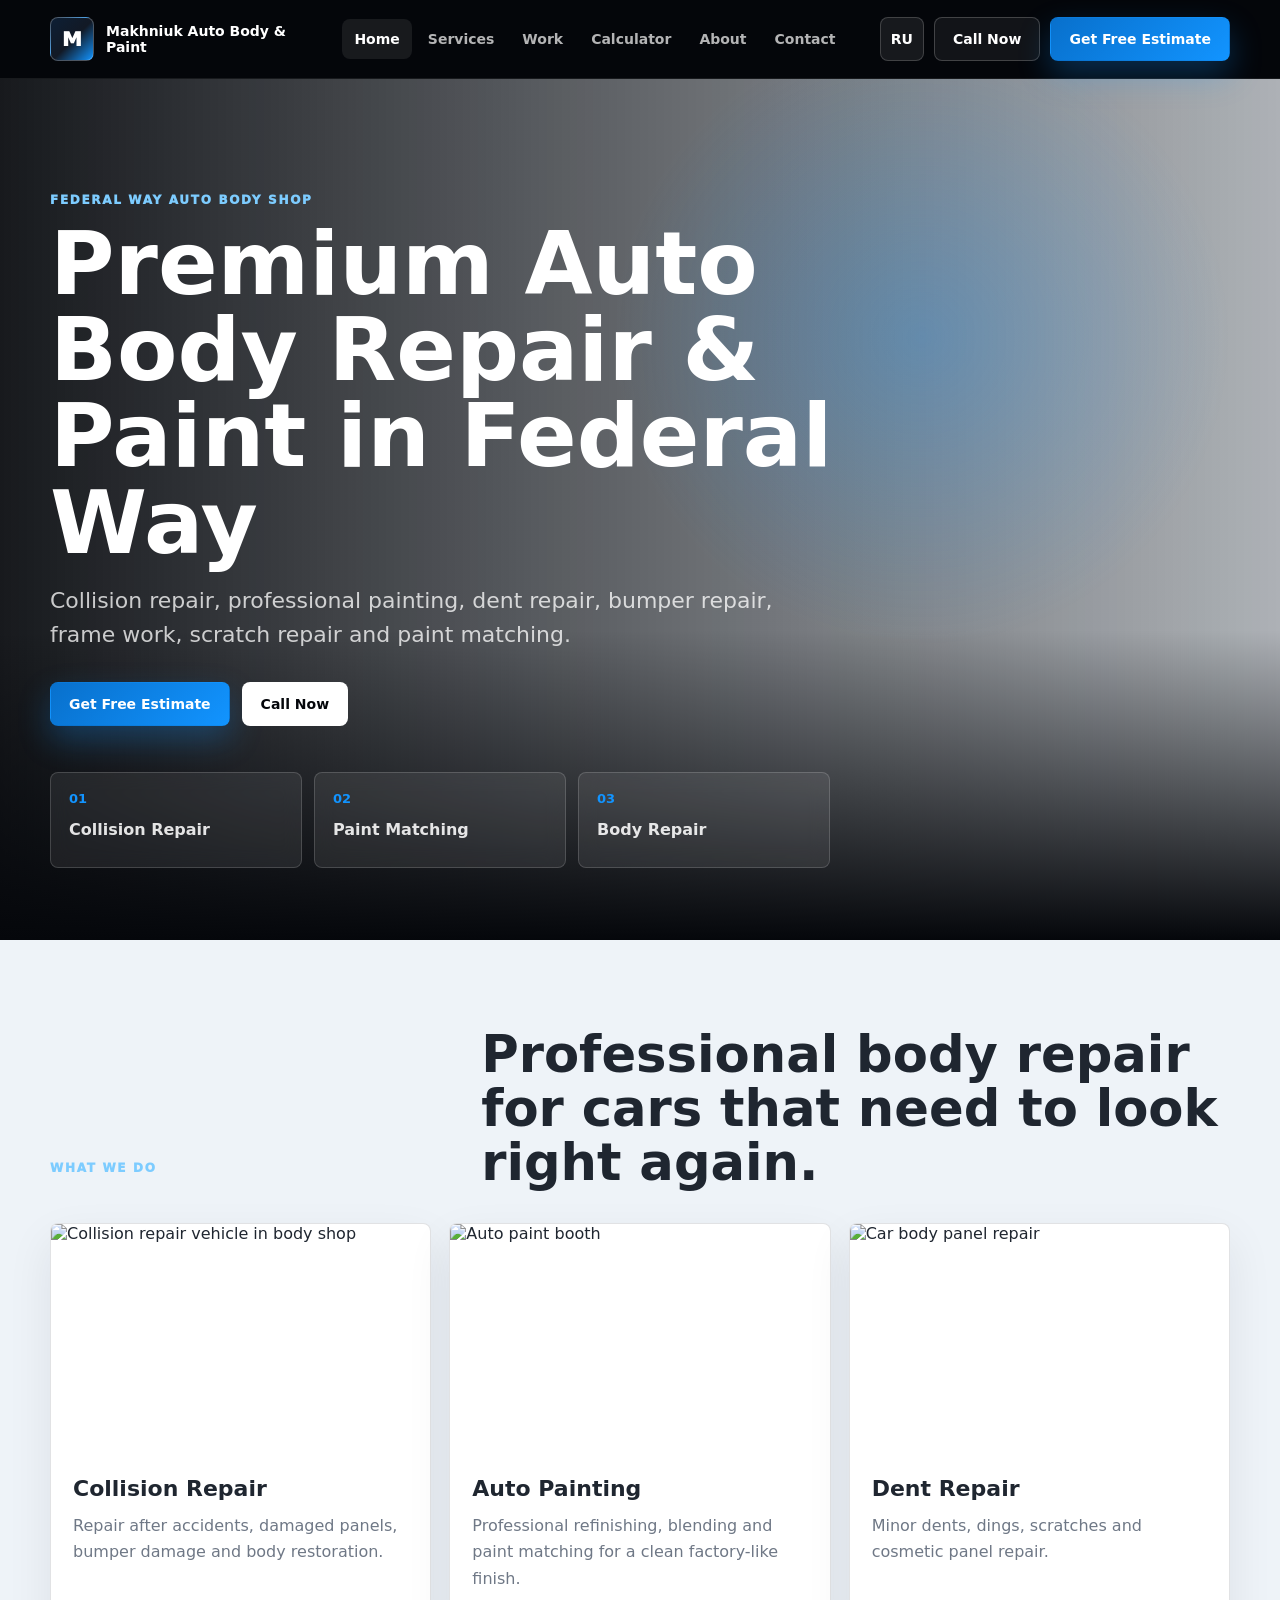
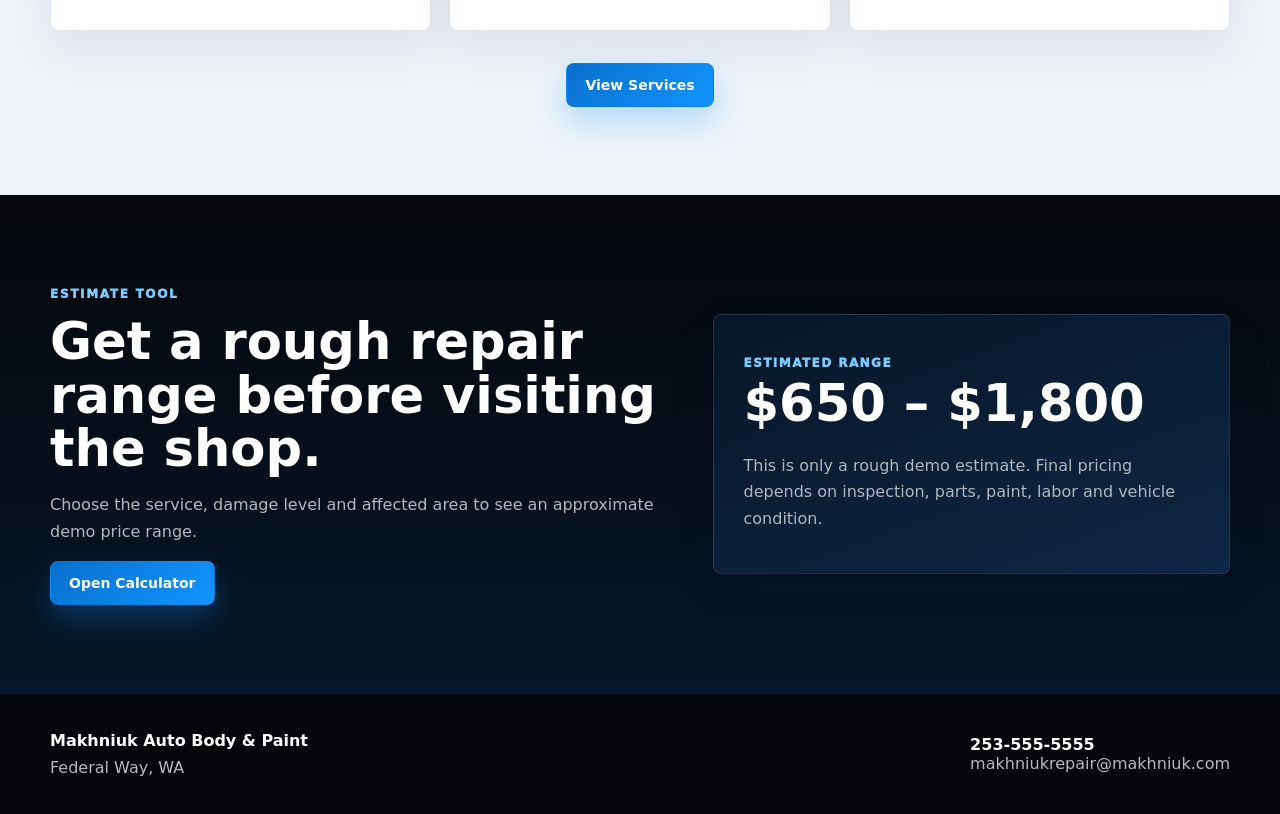
==== outputs/index.html @ 24409051 "nikita2" ====
<!DOCTYPE html>
<html lang="en">
<head>
  <meta charset="UTF-8" />
  <meta name="viewport" content="width=device-width, initial-scale=1.0" />

  <title>Makhniuk Auto Body & Paint | Auto Body Repair in Federal Way</title>
  <meta name="description" content="Premium collision repair, auto body repair, auto painting, dent repair, bumper repair, frame repair, scratch repair and paint matching in Federal Way, WA." />

  <meta property="og:title" content="Makhniuk Auto Body & Paint" />
  <meta property="og:description" content="Premium auto body repair and paint services in Federal Way, WA." />
  <meta property="og:type" content="website" />

  <link rel="stylesheet" href="style.css" />
</head>

<body>
  <header class="site-header">
    <div class="container header-inner">
      <button class="logo nav-link" data-page="home">
        <span class="logo-mark">M</span>
        <span class="logo-text">Makhniuk Auto Body & Paint</span>
      </button>

      <nav class="desktop-nav">
        <button class="nav-link active" data-page="home" data-i18n="navHome">Home</button>
        <button class="nav-link" data-page="services" data-i18n="navServices">Services</button>
        <button class="nav-link" data-page="work" data-i18n="navWork">Work</button>
        <button class="nav-link" data-page="calculator" data-i18n="navCalculator">Calculator</button>
        <button class="nav-link" data-page="about" data-i18n="navAbout">About</button>
        <button class="nav-link" data-page="contact" data-i18n="navContact">Contact</button>
      </nav>

      <div class="header-actions">
        <button class="lang-btn" id="langToggle">RU</button>
        <a class="btn btn-outline" href="tel:2535555555" data-i18n="callNow">Call Now</a>
        <button class="btn btn-primary nav-link" data-page="contact" data-i18n="getEstimate">Get Free Estimate</button>
        <button class="menu-btn" id="menuBtn">☰</button>
      </div>
    </div>

    <div class="mobile-nav" id="mobileNav">
      <button class="nav-link" data-page="home" data-i18n="navHome">Home</button>
      <button class="nav-link" data-page="services" data-i18n="navServices">Services</button>
      <button class="nav-link" data-page="work" data-i18n="navWork">Work</button>
      <button class="nav-link" data-page="calculator" data-i18n="navCalculator">Calculator</button>
      <button class="nav-link" data-page="about" data-i18n="navAbout">About</button>
      <button class="nav-link" data-page="contact" data-i18n="navContact">Contact</button>
    </div>
  </header>

  <main>
    <!-- HOME -->
    <section class="page active-page" id="home">
      <div class="hero">
        <div class="hero-overlay"></div>
        <div class="container hero-content">
          <span class="eyebrow" data-i18n="heroEyebrow">Federal Way Auto Body Shop</span>
          <h1 data-i18n="heroTitle">Premium Auto Body Repair & Paint in Federal Way</h1>
          <p data-i18n="heroText">
            Collision repair, professional painting, dent repair, bumper repair, frame work, scratch repair and paint matching.
          </p>

          <div class="hero-buttons">
            <button class="btn btn-primary nav-link" data-page="contact" data-i18n="getEstimate">Get Free Estimate</button>
            <a class="btn btn-light" href="tel:2535555555" data-i18n="callNow">Call Now</a>
          </div>

          <div class="trust-row">
            <div><strong>01</strong><span data-i18n="trustCollision">Collision Repair</span></div>
            <div><strong>02</strong><span data-i18n="trustPaint">Paint Matching</span></div>
            <div><strong>03</strong><span data-i18n="trustBody">Body Repair</span></div>
          </div>
        </div>
      </div>

      <section class="container section">
        <div class="section-head">
          <span class="eyebrow" data-i18n="homeServicesEyebrow">What we do</span>
          <h2 data-i18n="homeServicesTitle">Professional body repair for cars that need to look right again.</h2>
        </div>

        <div class="preview-grid">
          <article class="preview-card">
            <img src="https://images.unsplash.com/photo-1625047509168-a7026f36de04?auto=format&fit=crop&w=1200&q=80" alt="Collision repair vehicle in body shop">
            <div>
              <h3 data-i18n="collisionRepair">Collision Repair</h3>
              <p data-i18n="collisionShort">Repair after accidents, damaged panels, bumper damage and body restoration.</p>
            </div>
          </article>

          <article class="preview-card">
            <img src="https://images.unsplash.com/photo-1619642751034-765dfdf7c58e?auto=format&fit=crop&w=1200&q=80" alt="Auto paint booth">
            <div>
              <h3 data-i18n="autoPainting">Auto Painting</h3>
              <p data-i18n="paintingShort">Professional refinishing, blending and paint matching for a clean factory-like finish.</p>
            </div>
          </article>

          <article class="preview-card">
            <img src="https://images.pexels.com/photos/3806252/pexels-photo-3806252.jpeg?auto=compress&cs=tinysrgb&w=1200" alt="Car body panel repair">
            <div>
              <h3 data-i18n="dentRepair">Dent Repair</h3>
              <p data-i18n="dentShort">Minor dents, dings, scratches and cosmetic panel repair.</p>
            </div>
          </article>
        </div>

        <div class="center">
          <button class="btn btn-primary nav-link" data-page="services" data-i18n="viewServices">View Services</button>
        </div>
      </section>

      <section class="dark-section">
        <div class="container split-section">
          <div>
            <span class="eyebrow" data-i18n="calculatorEyebrow">Estimate tool</span>
            <h2 data-i18n="calculatorPreviewTitle">Get a rough repair range before visiting the shop.</h2>
            <p data-i18n="calculatorPreviewText">
              Choose the service, damage level and affected area to see an approximate demo price range.
            </p>
            <button class="btn btn-primary nav-link" data-page="calculator" data-i18n="openCalculator">Open Calculator</button>
          </div>
          <div class="estimate-card mini">
            <span data-i18n="estimatedRange">Estimated range</span>
            <strong>$650 – $1,800</strong>
            <p data-i18n="estimateDisclaimer">Final pricing depends on inspection, parts, paint and labor.</p>
          </div>
        </div>
      </section>
    </section>

    <!-- SERVICES -->
    <section class="page" id="services">
      <div class="page-hero small">
        <div class="container">
          <span class="eyebrow" data-i18n="servicesEyebrow">Services</span>
          <h1 data-i18n="servicesTitle">Auto body repair, paint and refinishing services.</h1>
        </div>
      </div>

      <section class="container section">
        <div class="services-grid" id="servicesGrid"></div>
      </section>
    </section>

    <!-- WORK -->
    <section class="page" id="work">
      <div class="page-hero small">
        <div class="container">
          <span class="eyebrow" data-i18n="workEyebrow">Before & After</span>
          <h1 data-i18n="workTitle">Demo repair examples with realistic estimate ranges.</h1>
        </div>
      </div>

      <section class="container section">
        <div class="work-grid" id="workGrid"></div>
      </section>
    </section>

    <!-- CALCULATOR -->
    <section class="page" id="calculator">
      <div class="page-hero small">
        <div class="container">
          <span class="eyebrow" data-i18n="calculatorEyebrow">Estimate calculator</span>
          <h1 data-i18n="calculatorTitle">Approximate repair cost calculator.</h1>
        </div>
      </div>

      <section class="container section">
        <div class="calculator-layout">
          <div class="calculator-panel">
            <label data-i18n="serviceType">Service type</label>
            <select id="calcService"></select>

            <label data-i18n="damageLevel">Damage level</label>
            <select id="calcDamage"></select>

            <label data-i18n="affectedArea">Affected area</label>
            <select id="calcArea"></select>

            <label data-i18n="paintRequired">Paint required</label>
            <select id="calcPaint"></select>

            <button class="btn btn-primary full" id="calculateBtn" data-i18n="calculate">Calculate Estimate</button>
          </div>

          <div class="estimate-card">
            <span data-i18n="estimatedRange">Estimated range</span>
            <strong id="estimatePrice">$450 – $1,200</strong>
            <span data-i18n="estimatedTime">Estimated time</span>
            <strong id="estimateTime">1–3 days</strong>
            <p data-i18n="estimateDisclaimer">
              This is only a rough demo estimate. Final pricing depends on inspection, parts, paint, labor and vehicle condition.
            </p>
          </div>
        </div>
      </section>
    </section>

    <!-- ABOUT -->
    <section class="page" id="about">
      <div class="page-hero small">
        <div class="container">
          <span class="eyebrow" data-i18n="aboutEyebrow">About</span>
          <h1 data-i18n="aboutTitle">A premium digital presence for a serious body shop.</h1>
        </div>
      </div>

      <section class="container section about-grid">
        <div>
          <h2 data-i18n="aboutHeading">Makhniuk Auto Body & Paint</h2>
          <p data-i18n="aboutText1">
            Makhniuk Auto Body & Paint is a professional auto body repair and paint shop serving Federal Way and nearby areas.
          </p>
          <p data-i18n="aboutText2">
            This demo website is built to show how the final digital presence can look with real shop photos, real customer reviews and completed project examples.
          </p>
        </div>

        <div class="about-card">
          <h3 data-i18n="hoursTitle">Business Hours</h3>
          <p>Monday–Saturday: 8:00 AM – 7:00 PM</p>
          <p>Sunday: Closed</p>
          <h3 data-i18n="serviceArea">Service Area</h3>
          <p>Federal Way, WA and surrounding areas</p>
        </div>
      </section>

      <section class="container section">
        <div class="reviews-grid">
          <article class="review-card">
            <span>★★★★★</span>
            <p data-i18n="review1">The bumper repair and paint match looked clean and professional.</p>
            <strong>Demo Customer</strong>
          </article>
          <article class="review-card">
            <span>★★★★★</span>
            <p data-i18n="review2">Great communication and the car looked much better after the body work.</p>
            <strong>Demo Customer</strong>
          </article>
          <article class="review-card">
            <span>★★★★★</span>
            <p data-i18n="review3">The paint finish looked smooth and matched the rest of the vehicle.</p>
            <strong>Demo Customer</strong>
          </article>
        </div>
      </section>
    </section>

    <!-- CONTACT -->
    <section class="page" id="contact">
      <div class="page-hero small">
        <div class="container">
          <span class="eyebrow" data-i18n="contactEyebrow">Contact</span>
          <h1 data-i18n="contactTitle">Request a free estimate.</h1>
        </div>
      </div>

      <section class="container section contact-grid">
        <form class="estimate-form" id="estimateForm">
          <label data-i18n="formName">Name</label>
          <input type="text" required />

          <label data-i18n="formPhone">Phone</label>
          <input type="tel" required />

          <label>Email</label>
          <input type="email" />

          <label data-i18n="vehicle">Vehicle Make / Model</label>
          <input type="text" />

          <label data-i18n="serviceNeeded">Service Needed</label>
          <select id="contactService"></select>

          <label data-i18n="message">Message</label>
          <textarea rows="5"></textarea>

          <button class="btn btn-primary full" type="submit" data-i18n="submitEstimate">Submit Estimate Request</button>
          <p class="success-message" id="successMessage" data-i18n="successMessage">
            Thank you. Your estimate request has been received. We will contact you shortly.
          </p>
        </form>

        <div class="contact-info">
          <h2>Makhniuk Auto Body & Paint</h2>
          <p><strong data-i18n="phone">Phone:</strong> <a href="tel:2535555555">253-555-5555</a></p>
          <p><strong>Email:</strong> makhniukrepair@makhniuk.com</p>
          <p><strong data-i18n="location">Location:</strong> Federal Way, WA</p>
          <p><strong data-i18n="hoursTitle">Business Hours:</strong><br>Monday–Saturday: 8:00 AM – 7:00 PM<br>Sunday: Closed</p>

          <div class="map-placeholder">
            <h3>Google Maps</h3>
            <p data-i18n="mapText">Exact shop address will be added here when provided.</p>
          </div>
        </div>
      </section>
    </section>
  </main>

  <!-- Service Modal -->
  <div class="modal" id="serviceModal">
    <div class="modal-box">
      <button class="modal-close" id="serviceClose">×</button>
      <img id="serviceModalImg" src="https://images.pexels.com/photos/4489732/pexels-photo-4489732.jpeg?auto=compress&cs=tinysrgb&w=1200" alt="Auto body repair service" />
      <h2 id="serviceModalTitle"></h2>
      <p id="serviceModalText"></p>
      <ul id="serviceModalList"></ul>
      <button class="btn btn-primary nav-link" data-page="contact" data-i18n="getEstimate">Get Free Estimate</button>
    </div>
  </div>

  <!-- Work Modal -->
  <div class="modal" id="workModal">
    <div class="modal-box large">
      <button class="modal-close" id="workClose">×</button>
      <div class="before-after">
        <img id="workBefore" src="https://images.pexels.com/photos/4489702/pexels-photo-4489702.jpeg?auto=compress&cs=tinysrgb&w=1200" alt="Before repair">
        <img id="workAfter" src="https://images.pexels.com/photos/3807329/pexels-photo-3807329.jpeg?auto=compress&cs=tinysrgb&w=1200" alt="After repair">
      </div>
      <h2 id="workTitleModal"></h2>
      <p id="workDescription"></p>
      <div class="modal-meta">
        <span id="workTime"></span>
        <span id="workPrice"></span>
      </div>
      <button class="btn btn-primary nav-link" data-page="contact" data-i18n="getEstimate">Get Free Estimate</button>
    </div>
  </div>

  <footer class="site-footer">
    <div class="container footer-inner">
      <div>
        <div class="footer-logo">Makhniuk Auto Body & Paint</div>
        <p>Federal Way, WA</p>
      </div>
      <div>
        <a href="tel:2535555555">253-555-5555</a>
        <p>makhniukrepair@makhniuk.com</p>
      </div>
    </div>
  </footer>

  <div class="mobile-sticky">
    <a href="tel:2535555555" data-i18n="callNow">Call Now</a>
    <button class="nav-link" data-page="contact" data-i18n="getEstimate">Get Free Estimate</button>
  </div>

  <script src="script.js"></script>
</body>
</html>
---- outputs/style.css ----
:root {
  --black: #05070b;
  --black-soft: #0a0f18;
  --navy: #071629;
  --navy-light: #0e2745;
  --graphite: #1f2630;
  --gray: #6f7886;
  --light-gray: #eef3f8;
  --white: #ffffff;
  --line: rgba(255, 255, 255, 0.14);
  --dark-line: rgba(8, 18, 32, 0.12);
  --blue: #1294ff;
  --blue-dark: #0870cc;
  --blue-soft: rgba(18, 148, 255, 0.14);
  --shadow: 0 24px 70px rgba(0, 0, 0, 0.28);
  --radius: 8px;
  --header-height: 78px;
}

* {
  box-sizing: border-box;
}

html {
  scroll-behavior: smooth;
}

body {
  margin: 0;
  color: var(--graphite);
  font-family: Inter, ui-sans-serif, system-ui, -apple-system, BlinkMacSystemFont, "Segoe UI", Arial, sans-serif;
  background: var(--black);
}

body.modal-open {
  overflow: hidden;
}

img {
  display: block;
  max-width: 100%;
}

a {
  color: inherit;
  text-decoration: none;
}

button,
input,
select,
textarea {
  font: inherit;
}

button {
  cursor: pointer;
}

.container {
  width: min(1180px, calc(100% - 40px));
  margin: 0 auto;
}

.site-header {
  position: sticky;
  top: 0;
  z-index: 50;
  color: var(--white);
  background: rgba(5, 7, 11, 0.88);
  border-bottom: 1px solid rgba(255, 255, 255, 0.08);
  backdrop-filter: blur(18px);
}

.header-inner {
  min-height: var(--header-height);
  display: flex;
  align-items: center;
  justify-content: space-between;
  gap: 22px;
}

.logo {
  min-width: 260px;
  display: inline-flex;
  align-items: center;
  gap: 12px;
  padding: 0;
  color: var(--white);
  background: transparent;
  border: 0;
  text-align: left;
}

.logo-mark {
  width: 44px;
  height: 44px;
  display: grid;
  place-items: center;
  flex: 0 0 auto;
  border-radius: var(--radius);
  border: 1px solid rgba(255, 255, 255, 0.25);
  background: linear-gradient(135deg, #0d1f35 0%, #121925 52%, var(--blue) 100%);
  font-weight: 950;
  font-size: 20px;
}

.logo-text {
  max-width: 190px;
  font-size: 14px;
  font-weight: 850;
  line-height: 1.15;
}

.desktop-nav {
  display: flex;
  align-items: center;
  justify-content: center;
  gap: 4px;
}

.nav-link {
  color: inherit;
  border: 0;
  background: transparent;
}

.desktop-nav .nav-link {
  min-height: 40px;
  padding: 0 12px;
  border-radius: var(--radius);
  color: rgba(255, 255, 255, 0.7);
  font-size: 14px;
  font-weight: 750;
}

.desktop-nav .nav-link:hover,
.desktop-nav .nav-link.active {
  color: var(--white);
  background: rgba(255, 255, 255, 0.08);
}

.header-actions {
  display: flex;
  align-items: center;
  gap: 10px;
}

.btn,
.lang-btn,
.menu-btn {
  min-height: 44px;
  display: inline-flex;
  align-items: center;
  justify-content: center;
  border-radius: var(--radius);
  font-size: 14px;
  font-weight: 850;
  line-height: 1;
  white-space: nowrap;
  transition: transform 0.18s ease, border-color 0.18s ease, background 0.18s ease;
}

.btn:hover,
.lang-btn:hover,
.menu-btn:hover {
  transform: translateY(-1px);
}

.btn {
  padding: 0 18px;
  border: 1px solid transparent;
}

.btn-primary {
  color: var(--white);
  background: linear-gradient(135deg, var(--blue-dark), var(--blue));
  box-shadow: 0 14px 32px rgba(18, 148, 255, 0.28);
}

.btn-outline {
  color: var(--white);
  border-color: rgba(255, 255, 255, 0.2);
  background: rgba(255, 255, 255, 0.06);
}

.btn-light {
  color: var(--black);
  background: var(--white);
}

.lang-btn,
.menu-btn {
  width: 44px;
  color: var(--white);
  border: 1px solid rgba(255, 255, 255, 0.18);
  background: rgba(255, 255, 255, 0.08);
}

.menu-btn {
  display: none;
  font-size: 22px;
}

.mobile-nav {
  display: none;
  width: min(1180px, calc(100% - 40px));
  margin: 0 auto 14px;
  padding: 8px;
  border: 1px solid rgba(255, 255, 255, 0.1);
  border-radius: var(--radius);
  background: rgba(10, 15, 24, 0.98);
}

.mobile-nav.open {
  display: grid;
}

.mobile-nav .nav-link {
  width: 100%;
  padding: 14px 12px;
  border-radius: var(--radius);
  color: rgba(255, 255, 255, 0.82);
  text-align: left;
  font-weight: 800;
}

.mobile-nav .nav-link:hover,
.mobile-nav .nav-link.active {
  color: var(--white);
  background: rgba(255, 255, 255, 0.08);
}

.page {
  display: none;
  min-height: calc(100vh - var(--header-height));
  background: var(--light-gray);
}

.page.active-page {
  display: block;
}

.hero {
  position: relative;
  min-height: calc(100vh - var(--header-height));
  display: grid;
  align-items: end;
  overflow: hidden;
  color: var(--white);
  background:
    linear-gradient(90deg, rgba(5, 7, 11, 0.92) 0%, rgba(5, 7, 11, 0.62) 46%, rgba(5, 7, 11, 0.28) 100%),
    url("https://images.pexels.com/photos/3806249/pexels-photo-3806249.jpeg?auto=compress&cs=tinysrgb&w=2200") center / cover;
}

.hero-overlay {
  position: absolute;
  inset: 0;
  background:
    radial-gradient(circle at 72% 30%, rgba(18, 148, 255, 0.28), transparent 28%),
    linear-gradient(0deg, var(--black) 0%, transparent 36%);
}

.hero-content {
  position: relative;
  padding: 110px 0 72px;
}

.eyebrow {
  display: inline-block;
  margin-bottom: 14px;
  color: #7dccff;
  font-size: 12px;
  font-weight: 950;
  letter-spacing: 0.14em;
  text-transform: uppercase;
}

h1,
h2,
h3,
p {
  margin-top: 0;
}

h1 {
  max-width: 880px;
  margin-bottom: 18px;
  font-size: clamp(42px, 7vw, 88px);
  line-height: 0.98;
  letter-spacing: 0;
}

h2 {
  margin-bottom: 16px;
  font-size: clamp(30px, 4vw, 52px);
  line-height: 1.05;
  letter-spacing: 0;
}

h3 {
  margin-bottom: 10px;
  font-size: 22px;
  line-height: 1.2;
}

.hero p {
  max-width: 760px;
  margin-bottom: 0;
  color: rgba(255, 255, 255, 0.76);
  font-size: clamp(17px, 2vw, 22px);
  line-height: 1.55;
}

.hero-buttons {
  display: flex;
  flex-wrap: wrap;
  gap: 12px;
  margin-top: 30px;
}

.trust-row {
  display: grid;
  grid-template-columns: repeat(3, minmax(0, 1fr));
  gap: 12px;
  width: min(780px, 100%);
  margin-top: 46px;
}

.trust-row div {
  min-height: 96px;
  padding: 18px;
  border: 1px solid rgba(255, 255, 255, 0.16);
  border-radius: var(--radius);
  background: rgba(255, 255, 255, 0.08);
  backdrop-filter: blur(10px);
}

.trust-row strong {
  display: block;
  margin-bottom: 14px;
  color: var(--blue);
  font-size: 13px;
}

.trust-row span {
  color: rgba(255, 255, 255, 0.88);
  font-weight: 850;
}

.section {
  padding: 88px 0;
}

.section-head {
  display: grid;
  grid-template-columns: 0.7fr 1.3fr;
  gap: 28px;
  align-items: end;
  margin-bottom: 34px;
}

.section-head h2 {
  max-width: 860px;
  margin-bottom: 0;
}

.preview-grid,
.services-grid,
.work-grid,
.reviews-grid {
  display: grid;
  grid-template-columns: repeat(3, minmax(0, 1fr));
  gap: 18px;
}

.preview-card,
.service-card,
.work-card,
.review-card,
.about-card,
.calculator-panel,
.estimate-card,
.contact-info,
.estimate-form {
  border: 1px solid var(--dark-line);
  border-radius: var(--radius);
  background: var(--white);
  box-shadow: 0 18px 46px rgba(10, 20, 35, 0.08);
}

.preview-card {
  overflow: hidden;
}

.preview-card img {
  width: 100%;
  height: 230px;
  object-fit: cover;
}

.preview-card div {
  padding: 22px;
}

.preview-card p,
.service-card p,
.work-card p,
.about-grid p,
.review-card p,
.contact-info p,
.estimate-card p {
  color: var(--gray);
  line-height: 1.65;
}

.center {
  display: flex;
  justify-content: center;
  margin-top: 32px;
}

.dark-section {
  padding: 88px 0;
  color: var(--white);
  background: linear-gradient(180deg, var(--black), var(--navy));
}

.split-section {
  display: grid;
  grid-template-columns: 1.1fr 0.9fr;
  gap: 30px;
  align-items: center;
}

.split-section p {
  max-width: 650px;
  color: rgba(255, 255, 255, 0.7);
  line-height: 1.65;
}

.page-hero {
  color: var(--white);
  background:
    linear-gradient(90deg, rgba(5, 7, 11, 0.9), rgba(7, 22, 41, 0.74)),
    url("https://images.pexels.com/photos/4489732/pexels-photo-4489732.jpeg?auto=compress&cs=tinysrgb&w=2200") center / cover;
}

.page-hero.small {
  padding: 92px 0 70px;
}

.page-hero h1 {
  max-width: 860px;
  font-size: clamp(38px, 5.6vw, 72px);
}

.service-card,
.work-card {
  overflow: hidden;
}

.service-card img,
.work-card img {
  width: 100%;
  height: 220px;
  object-fit: cover;
}

.service-card .card-body,
.work-card .card-body {
  padding: 22px;
}

.service-card button,
.work-card button {
  margin-top: 12px;
}

.service-card {
  min-height: 100%;
}

.work-card {
  cursor: pointer;
}

.work-card:hover,
.service-card:hover,
.preview-card:hover {
  border-color: rgba(18, 148, 255, 0.45);
}

.work-card .work-images,
.before-after {
  display: grid;
  grid-template-columns: 1fr 1fr;
  gap: 0;
}

.work-card .work-images img {
  height: 190px;
}

.calculator-layout,
.about-grid,
.contact-grid {
  display: grid;
  grid-template-columns: 1fr 1fr;
  gap: 24px;
  align-items: start;
}

.calculator-panel,
.estimate-form {
  padding: 26px;
}

.calculator-panel label,
.estimate-form label {
  display: block;
  margin: 16px 0 8px;
  color: var(--graphite);
  font-weight: 850;
}

.calculator-panel label:first-child,
.estimate-form label:first-child {
  margin-top: 0;
}

input,
select,
textarea {
  width: 100%;
  border: 1px solid #cbd5e1;
  border-radius: var(--radius);
  outline: 0;
  background: var(--white);
  color: var(--graphite);
  padding: 13px 12px;
}

textarea {
  resize: vertical;
}

input:focus,
select:focus,
textarea:focus {
  border-color: var(--blue);
  box-shadow: 0 0 0 4px var(--blue-soft);
}

.full {
  width: 100%;
  margin-top: 18px;
}

.estimate-card {
  padding: 30px;
  color: var(--white);
  background: linear-gradient(160deg, var(--navy), var(--navy-light));
  border-color: rgba(255, 255, 255, 0.1);
}

.estimate-card.mini {
  min-height: 260px;
  display: grid;
  align-content: center;
}

.estimate-card span {
  display: block;
  margin-bottom: 8px;
  color: #7dccff;
  font-size: 12px;
  font-weight: 950;
  letter-spacing: 0.12em;
  text-transform: uppercase;
}

.estimate-card strong {
  display: block;
  margin-bottom: 24px;
  color: var(--white);
  font-size: clamp(32px, 4vw, 54px);
  line-height: 1;
}

.estimate-card p {
  margin-bottom: 0;
  color: rgba(255, 255, 255, 0.68);
}

.about-grid {
  align-items: stretch;
}

.about-card {
  padding: 28px;
  background:
    linear-gradient(180deg, rgba(18, 148, 255, 0.08), transparent 34%),
    var(--white);
}

.about-card h3 {
  margin-top: 22px;
}

.about-card h3:first-child {
  margin-top: 0;
}

.reviews-grid {
  margin-top: -28px;
}

.review-card {
  padding: 24px;
}

.review-card span {
  display: block;
  margin-bottom: 14px;
  color: var(--blue-dark);
  letter-spacing: 0.08em;
}

.review-card strong {
  display: block;
  margin-top: 18px;
}

.estimate-form {
  display: grid;
}

.success-message {
  display: none;
  margin: 18px 0 0;
  padding: 14px;
  border-radius: var(--radius);
  color: #11643a;
  background: #e8f7ef;
  font-weight: 850;
}

.success-message.show,
.success-message.active {
  display: block;
}

.contact-info {
  padding: 30px;
}

.contact-info a {
  color: var(--blue-dark);
  font-weight: 850;
}

.map-placeholder {
  min-height: 220px;
  display: grid;
  place-items: center;
  margin-top: 24px;
  padding: 24px;
  border-radius: var(--radius);
  color: var(--white);
  text-align: center;
  background:
    linear-gradient(rgba(7, 22, 41, 0.84), rgba(7, 22, 41, 0.84)),
    linear-gradient(45deg, transparent 47%, rgba(255, 255, 255, 0.16) 49%, transparent 51%),
    linear-gradient(-45deg, transparent 47%, rgba(255, 255, 255, 0.12) 49%, transparent 51%),
    #10243d;
  background-size: auto, 54px 54px, 54px 54px, auto;
}

.map-placeholder h3 {
  margin-bottom: 8px;
  font-size: 28px;
}

.map-placeholder p {
  margin-bottom: 0;
  color: rgba(255, 255, 255, 0.72);
}

.modal {
  position: fixed;
  inset: 0;
  z-index: 100;
  display: none;
  place-items: center;
  padding: 22px;
  background: rgba(2, 5, 9, 0.78);
  backdrop-filter: blur(12px);
}

.modal.open,
.modal.active,
.modal.show {
  display: grid;
}

.modal-box {
  position: relative;
  width: min(760px, 100%);
  max-height: 88vh;
  overflow: auto;
  border-radius: var(--radius);
  background: var(--white);
  box-shadow: var(--shadow);
}

.modal-box.large {
  width: min(980px, 100%);
}

.modal-close {
  position: sticky;
  top: 14px;
  float: right;
  z-index: 2;
  width: 42px;
  height: 42px;
  margin: 14px 14px 0 0;
  border: 0;
  border-radius: var(--radius);
  color: var(--white);
  background: rgba(5, 7, 11, 0.9);
  font-size: 28px;
  line-height: 1;
}

.modal-box > img {
  width: 100%;
  height: 330px;
  object-fit: cover;
}

.modal-box h2,
.modal-box p,
.modal-box ul,
.modal-box .modal-meta,
.modal-box > .btn {
  margin-left: 28px;
  margin-right: 28px;
}

.modal-box h2 {
  margin-top: 26px;
  font-size: clamp(28px, 4vw, 46px);
}

.modal-box p {
  color: var(--gray);
  line-height: 1.65;
}

.modal-box ul {
  padding-left: 20px;
  color: var(--gray);
  line-height: 1.7;
}

.modal-box > .btn {
  margin-bottom: 28px;
}

.before-after {
  padding: 28px 28px 0;
  gap: 12px;
}

.before-after img {
  width: 100%;
  height: 310px;
  object-fit: cover;
  border-radius: var(--radius);
}

.modal-meta {
  display: flex;
  flex-wrap: wrap;
  gap: 10px;
  margin-bottom: 24px;
}

.modal-meta span {
  display: inline-flex;
  padding: 10px 12px;
  border-radius: var(--radius);
  color: var(--blue-dark);
  background: var(--blue-soft);
  font-weight: 850;
}

.site-footer {
  color: rgba(255, 255, 255, 0.72);
  background: #030508;
  border-top: 1px solid rgba(255, 255, 255, 0.08);
}

.footer-inner {
  min-height: 120px;
  display: flex;
  align-items: center;
  justify-content: space-between;
  gap: 24px;
}

.footer-logo {
  margin-bottom: 8px;
  color: var(--white);
  font-weight: 900;
}

.site-footer p {
  margin: 0;
}

.site-footer a {
  color: var(--white);
  font-weight: 850;
}

.mobile-sticky {
  position: fixed;
  left: 12px;
  right: 12px;
  bottom: 12px;
  z-index: 45;
  display: none;
  grid-template-columns: 1fr 1fr;
  gap: 8px;
  padding: 8px;
  border: 1px solid rgba(255, 255, 255, 0.14);
  border-radius: var(--radius);
  background: rgba(5, 7, 11, 0.92);
  backdrop-filter: blur(14px);
  box-shadow: 0 18px 44px rgba(0, 0, 0, 0.28);
}

.mobile-sticky a,
.mobile-sticky button {
  min-height: 44px;
  border: 0;
  border-radius: var(--radius);
  color: var(--white);
  background: rgba(255, 255, 255, 0.1);
  font-weight: 900;
}

.mobile-sticky button {
  background: linear-gradient(135deg, var(--blue-dark), var(--blue));
}

@media (max-width: 1100px) {
  .desktop-nav,
  .header-actions .btn {
    display: none;
  }

  .menu-btn {
    display: inline-flex;
  }

  .logo {
    min-width: 0;
  }
}

@media (max-width: 860px) {
  :root {
    --header-height: 68px;
  }

  .container {
    width: min(100% - 32px, 1180px);
  }

  .header-inner {
    gap: 12px;
  }

  .logo-mark {
    width: 40px;
    height: 40px;
  }

  .logo-text {
    max-width: 150px;
    font-size: 13px;
  }

  .hero {
    min-height: calc(88vh - var(--header-height));
  }

  .hero-content {
    padding: 84px 0 52px;
  }

  h1 {
    font-size: clamp(39px, 12vw, 62px);
  }

  .trust-row,
  .section-head,
  .preview-grid,
  .services-grid,
  .work-grid,
  .reviews-grid,
  .split-section,
  .calculator-layout,
  .about-grid,
  .contact-grid {
    grid-template-columns: 1fr;
  }

  .section {
    padding: 66px 0;
  }

  .dark-section {
    padding: 66px 0;
  }

  .page-hero.small {
    padding: 70px 0 52px;
  }

  .reviews-grid {
    margin-top: 0;
  }

  .footer-inner {
    align-items: flex-start;
    flex-direction: column;
    justify-content: center;
    padding: 28px 0;
  }

  .mobile-sticky {
    display: grid;
  }

  .site-footer {
    padding-bottom: 72px;
  }
}

@media (max-width: 560px) {
  .container {
    width: min(100% - 28px, 1180px);
  }

  .lang-btn,
  .menu-btn {
    width: 40px;
    min-height: 40px;
  }

  .logo-text {
    max-width: 126px;
  }

  .hero-buttons {
    display: grid;
  }

  .hero-buttons .btn {
    width: 100%;
  }

  .trust-row div {
    min-height: auto;
  }

  .preview-card img,
  .service-card img {
    height: 190px;
  }

  .work-card .work-images,
  .before-after {
    grid-template-columns: 1fr;
  }

  .before-after img {
    height: 220px;
  }

  .modal {
    padding: 12px;
  }

  .modal-box > img {
    height: 230px;
  }

  .modal-box h2,
  .modal-box p,
  .modal-box ul,
  .modal-box .modal-meta,
  .modal-box > .btn {
    margin-left: 20px;
    margin-right: 20px;
  }

  .before-after {
    padding: 20px 20px 0;
  }
}
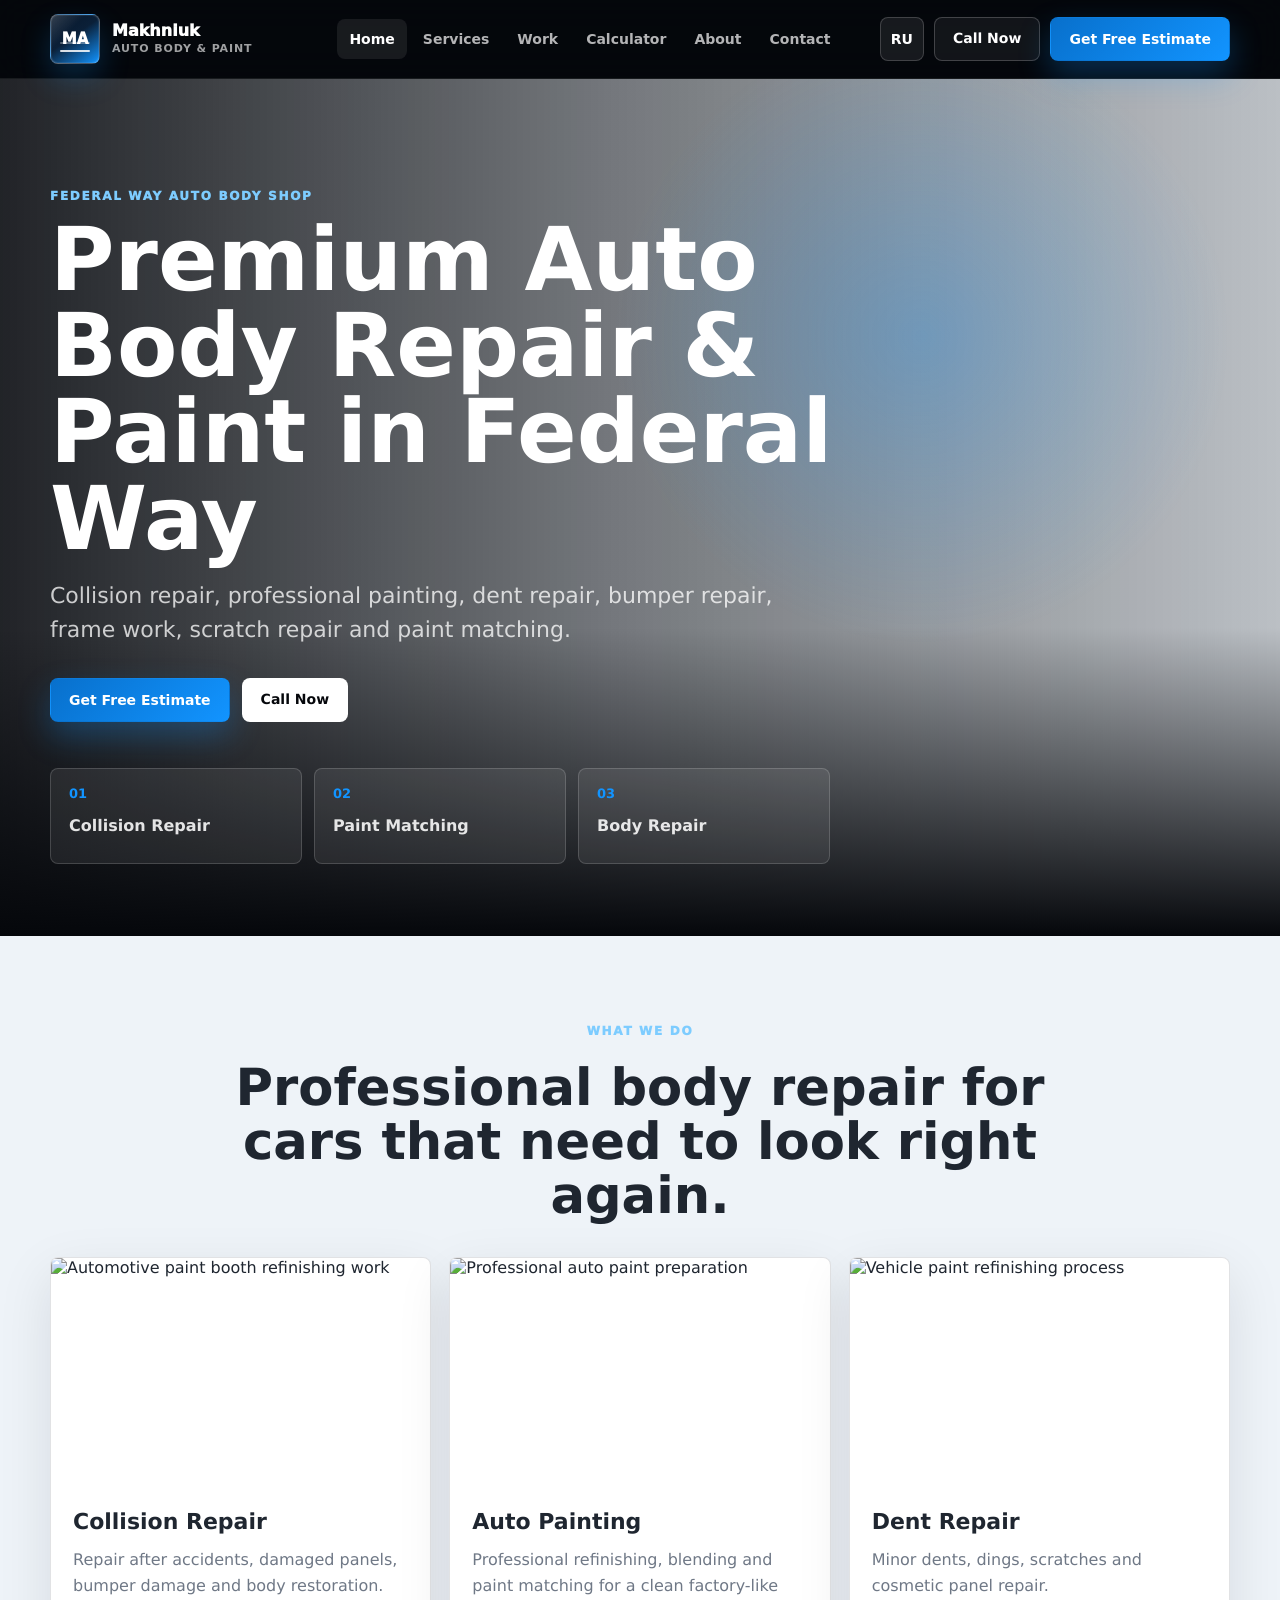
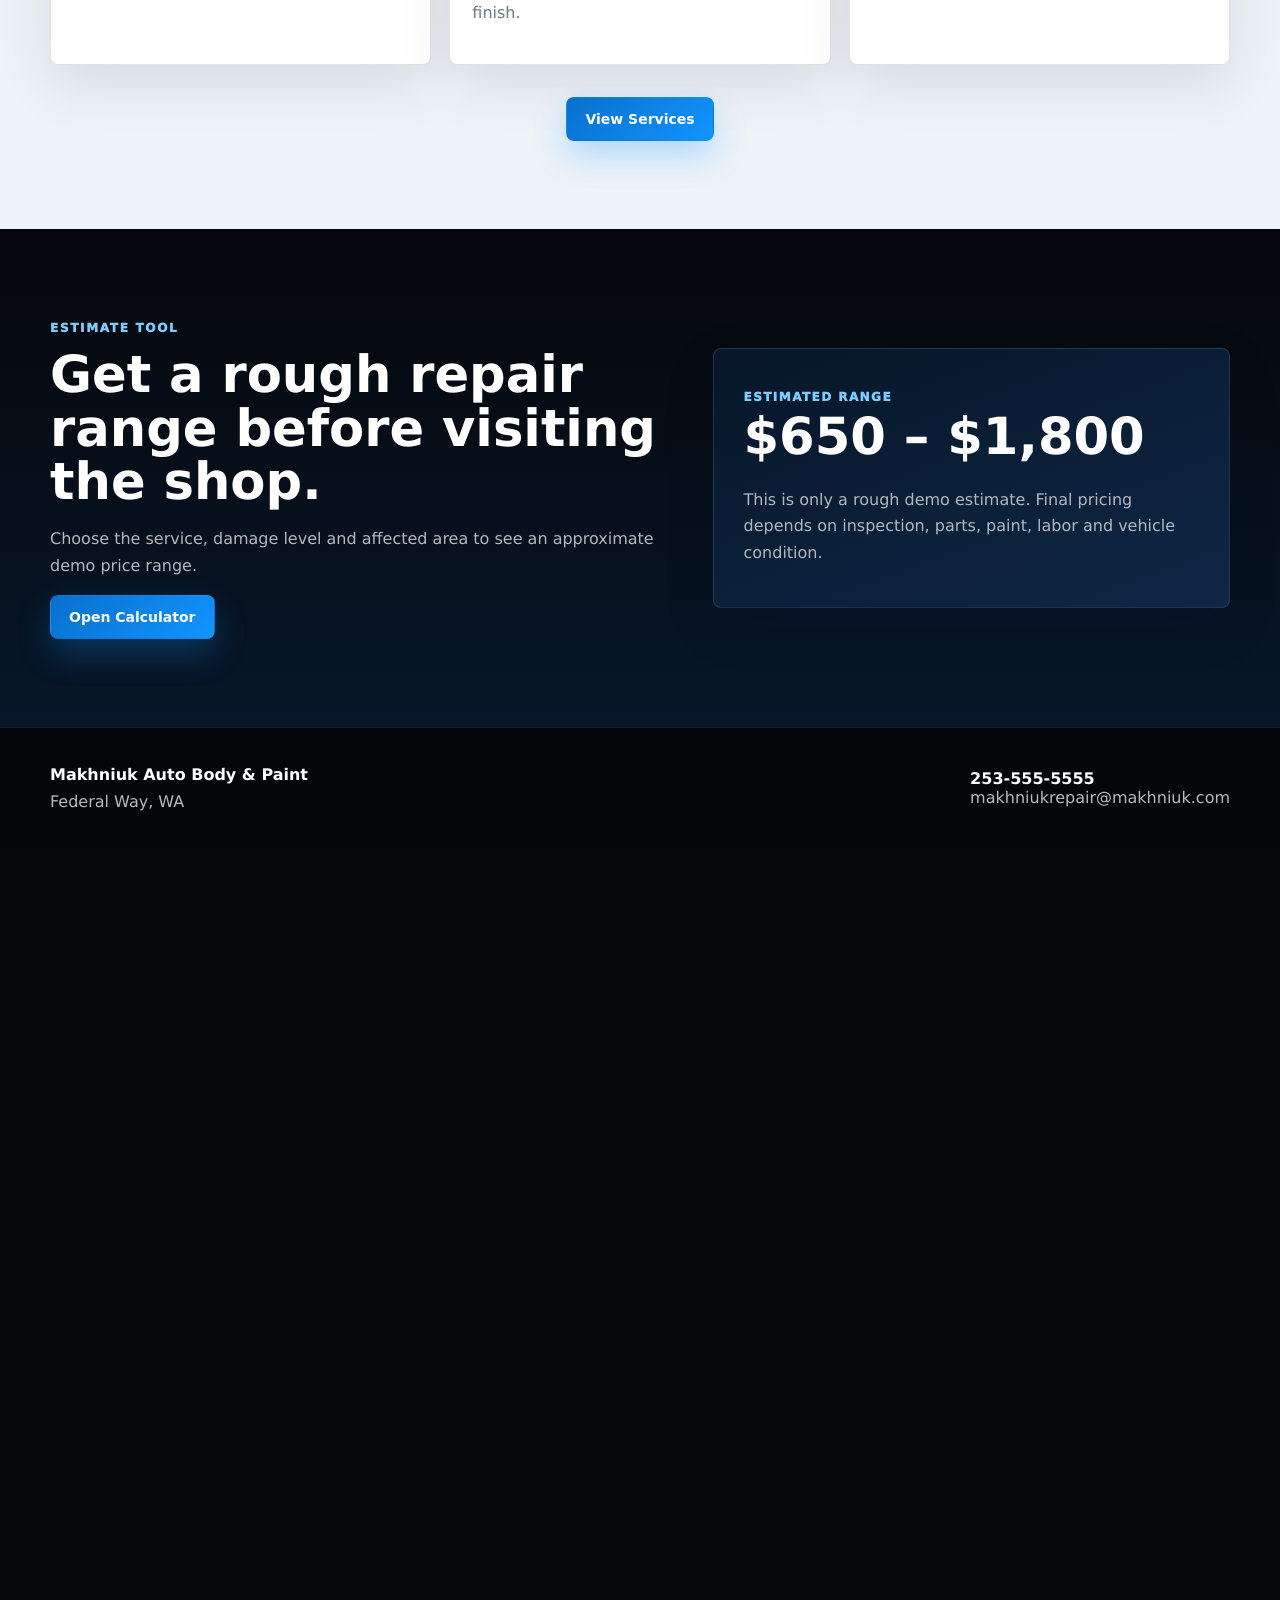
==== commit cb6e2a53: "6" ====
--- a/outputs/index.html
+++ b/outputs/index.html
@@ -18,8 +18,8 @@
   <header class="site-header">
     <div class="container header-inner">
       <button class="logo nav-link" data-page="home">
-        <span class="logo-mark">M</span>
-        <span class="logo-text">Makhniuk Auto Body & Paint</span>
+        <span class="logo-mark"><span>MA</span></span>
+        <span class="logo-text"><strong>Makhniuk</strong><small>Auto Body & Paint</small></span>
       </button>
 
       <nav class="desktop-nav">
@@ -82,7 +82,7 @@
 
         <div class="preview-grid">
           <article class="preview-card">
-            <img src="https://images.unsplash.com/photo-1625047509168-a7026f36de04?auto=format&fit=crop&w=1200&q=80" alt="Collision repair vehicle in body shop">
+            <img src="https://images.pexels.com/photos/6872147/pexels-photo-6872147.jpeg?auto=compress&cs=tinysrgb&w=1200" alt="Automotive paint booth refinishing work">
             <div>
               <h3 data-i18n="collisionRepair">Collision Repair</h3>
               <p data-i18n="collisionShort">Repair after accidents, damaged panels, bumper damage and body restoration.</p>
@@ -90,7 +90,7 @@
           </article>
 
           <article class="preview-card">
-            <img src="https://images.unsplash.com/photo-1619642751034-765dfdf7c58e?auto=format&fit=crop&w=1200&q=80" alt="Auto paint booth">
+            <img src="https://images.pexels.com/photos/3806257/pexels-photo-3806257.jpeg?auto=compress&cs=tinysrgb&w=1200" alt="Professional auto paint preparation">
             <div>
               <h3 data-i18n="autoPainting">Auto Painting</h3>
               <p data-i18n="paintingShort">Professional refinishing, blending and paint matching for a clean factory-like finish.</p>
@@ -98,7 +98,7 @@
           </article>
 
           <article class="preview-card">
-            <img src="https://images.pexels.com/photos/3806252/pexels-photo-3806252.jpeg?auto=compress&cs=tinysrgb&w=1200" alt="Car body panel repair">
+            <img src="https://images.pexels.com/photos/6872144/pexels-photo-6872144.jpeg?auto=compress&cs=tinysrgb&w=1200" alt="Vehicle paint refinishing process">
             <div>
               <h3 data-i18n="dentRepair">Dent Repair</h3>
               <p data-i18n="dentShort">Minor dents, dings, scratches and cosmetic panel repair.</p>
@@ -316,8 +316,8 @@
     <div class="modal-box large">
       <button class="modal-close" id="workClose">×</button>
       <div class="before-after">
-        <img id="workBefore" src="https://images.pexels.com/photos/4489702/pexels-photo-4489702.jpeg?auto=compress&cs=tinysrgb&w=1200" alt="Before repair">
-        <img id="workAfter" src="https://images.pexels.com/photos/3807329/pexels-photo-3807329.jpeg?auto=compress&cs=tinysrgb&w=1200" alt="After repair">
+        <img id="workBefore" src="https://images.pexels.com/photos/3806257/pexels-photo-3806257.jpeg?auto=compress&cs=tinysrgb&w=1200" alt="Before paint refinishing">
+        <img id="workAfter" src="https://images.pexels.com/photos/6872144/pexels-photo-6872144.jpeg?auto=compress&cs=tinysrgb&w=1200" alt="After paint refinishing">
       </div>
       <h2 id="workTitleModal"></h2>
       <p id="workDescription"></p>
--- a/outputs/style.css
+++ b/outputs/style.css
@@ -13,6 +13,7 @@
   --blue-dark: #0870cc;
   --blue-soft: rgba(18, 148, 255, 0.14);
   --shadow: 0 24px 70px rgba(0, 0, 0, 0.28);
+  --soft-shadow: 0 18px 54px rgba(7, 18, 32, 0.1);
   --radius: 8px;
   --header-height: 78px;
 }
@@ -30,6 +31,7 @@
   color: var(--graphite);
   font-family: Inter, ui-sans-serif, system-ui, -apple-system, BlinkMacSystemFont, "Segoe UI", Arial, sans-serif;
   background: var(--black);
+  text-rendering: geometricPrecision;
 }
 
 body.modal-open {
@@ -67,7 +69,7 @@
   top: 0;
   z-index: 50;
   color: var(--white);
-  background: rgba(5, 7, 11, 0.88);
+  background: rgba(5, 8, 13, 0.84);
   border-bottom: 1px solid rgba(255, 255, 255, 0.08);
   backdrop-filter: blur(18px);
 }
@@ -81,7 +83,7 @@
 }
 
 .logo {
-  min-width: 260px;
+  min-width: 250px;
   display: inline-flex;
   align-items: center;
   gap: 12px;
@@ -93,23 +95,63 @@
 }
 
 .logo-mark {
-  width: 44px;
-  height: 44px;
+  position: relative;
+  width: 50px;
+  height: 50px;
   display: grid;
   place-items: center;
   flex: 0 0 auto;
   border-radius: var(--radius);
   border: 1px solid rgba(255, 255, 255, 0.25);
-  background: linear-gradient(135deg, #0d1f35 0%, #121925 52%, var(--blue) 100%);
+  background:
+    linear-gradient(135deg, rgba(255, 255, 255, 0.18), transparent 36%),
+    linear-gradient(145deg, #071629 0%, #0b2038 45%, #1294ff 100%);
+  box-shadow: inset 0 0 0 1px rgba(255, 255, 255, 0.08), 0 14px 30px rgba(18, 148, 255, 0.22);
   font-weight: 950;
-  font-size: 20px;
+  font-size: 15px;
+  overflow: hidden;
+}
+
+.logo-mark::after {
+  content: "";
+  position: absolute;
+  left: 9px;
+  right: 9px;
+  bottom: 11px;
+  height: 2px;
+  border-radius: 999px;
+  background: rgba(255, 255, 255, 0.84);
+  box-shadow: 0 -8px 0 rgba(255, 255, 255, 0.32);
+}
+
+.logo-mark span {
+  position: relative;
+  z-index: 1;
 }
 
 .logo-text {
-  max-width: 190px;
-  font-size: 14px;
+  max-width: 176px;
+  line-height: 1.15;
+}
+
+.logo-text strong,
+.logo-text small {
+  display: block;
+}
+
+.logo-text strong {
+  color: var(--white);
+  font-size: 16px;
+  font-weight: 950;
+}
+
+.logo-text small {
+  margin-top: 2px;
+  color: rgba(255, 255, 255, 0.62);
+  font-size: 11px;
   font-weight: 850;
-  line-height: 1.15;
+  letter-spacing: 0.08em;
+  text-transform: uppercase;
 }
 
 .desktop-nav {
@@ -158,7 +200,7 @@
   font-weight: 850;
   line-height: 1;
   white-space: nowrap;
-  transition: transform 0.18s ease, border-color 0.18s ease, background 0.18s ease;
+  transition: transform 0.28s ease, border-color 0.28s ease, background 0.28s ease, box-shadow 0.28s ease;
 }
 
 .btn:hover,
@@ -232,13 +274,26 @@
 }
 
 .page {
-  display: none;
+  position: absolute;
+  left: 0;
+  width: 100%;
+  display: block;
   min-height: calc(100vh - var(--header-height));
   background: var(--light-gray);
+  opacity: 0;
+  visibility: hidden;
+  pointer-events: none;
+  transform: translateY(16px);
+  transition: opacity 0.55s ease, transform 0.55s ease, visibility 0s linear 0.55s;
 }
 
 .page.active-page {
-  display: block;
+  position: relative;
+  opacity: 1;
+  visibility: visible;
+  pointer-events: auto;
+  transform: translateY(0);
+  transition-delay: 0s;
 }
 
 .hero {
@@ -249,8 +304,8 @@
   overflow: hidden;
   color: var(--white);
   background:
-    linear-gradient(90deg, rgba(5, 7, 11, 0.92) 0%, rgba(5, 7, 11, 0.62) 46%, rgba(5, 7, 11, 0.28) 100%),
-    url("https://images.pexels.com/photos/3806249/pexels-photo-3806249.jpeg?auto=compress&cs=tinysrgb&w=2200") center / cover;
+    linear-gradient(90deg, rgba(5, 7, 11, 0.88) 0%, rgba(5, 7, 11, 0.52) 48%, rgba(5, 7, 11, 0.22) 100%),
+    url("https://images.pexels.com/photos/6872147/pexels-photo-6872147.jpeg?auto=compress&cs=tinysrgb&w=2200") center / cover;
 }
 
 .hero-overlay {
@@ -263,6 +318,9 @@
 
 .hero-content {
   position: relative;
+  display: grid;
+  justify-items: start;
+  align-content: end;
   padding: 110px 0 72px;
 }
 
@@ -312,6 +370,34 @@
   line-height: 1.55;
 }
 
+.page.active-page .hero-content > *,
+.page.active-page .page-hero .container > *,
+.page.active-page .section > * {
+  animation: softRise 0.7s ease both;
+}
+
+.page.active-page .hero-content > *:nth-child(2),
+.page.active-page .page-hero .container > *:nth-child(2),
+.page.active-page .section > *:nth-child(2) {
+  animation-delay: 0.05s;
+}
+
+.page.active-page .hero-content > *:nth-child(3),
+.page.active-page .section > *:nth-child(3) {
+  animation-delay: 0.1s;
+}
+
+@keyframes softRise {
+  from {
+    opacity: 0;
+    transform: translateY(14px);
+  }
+  to {
+    opacity: 1;
+    transform: translateY(0);
+  }
+}
+
 .hero-buttons {
   display: flex;
   flex-wrap: wrap;
@@ -353,11 +439,14 @@
 }
 
 .section-head {
-  display: grid;
-  grid-template-columns: 0.7fr 1.3fr;
-  gap: 28px;
-  align-items: end;
+  width: min(860px, 100%);
+  display: grid;
+  justify-items: center;
+  gap: 10px;
   margin-bottom: 34px;
+  margin-left: auto;
+  margin-right: auto;
+  text-align: center;
 }
 
 .section-head h2 {
@@ -386,11 +475,20 @@
   border: 1px solid var(--dark-line);
   border-radius: var(--radius);
   background: var(--white);
-  box-shadow: 0 18px 46px rgba(10, 20, 35, 0.08);
+  box-shadow: var(--soft-shadow);
+  transition: transform 0.35s ease, box-shadow 0.35s ease, border-color 0.35s ease;
 }
 
 .preview-card {
   overflow: hidden;
+}
+
+.preview-card:hover,
+.service-card:hover,
+.work-card:hover,
+.review-card:hover {
+  transform: translateY(-5px);
+  box-shadow: 0 24px 70px rgba(7, 18, 32, 0.14);
 }
 
 .preview-card img {
@@ -443,15 +541,18 @@
   color: var(--white);
   background:
     linear-gradient(90deg, rgba(5, 7, 11, 0.9), rgba(7, 22, 41, 0.74)),
-    url("https://images.pexels.com/photos/4489732/pexels-photo-4489732.jpeg?auto=compress&cs=tinysrgb&w=2200") center / cover;
+    url("https://images.pexels.com/photos/3806257/pexels-photo-3806257.jpeg?auto=compress&cs=tinysrgb&w=2200") center / cover;
 }
 
 .page-hero.small {
   padding: 92px 0 70px;
+  text-align: center;
 }
 
 .page-hero h1 {
   max-width: 860px;
+  margin-left: auto;
+  margin-right: auto;
   font-size: clamp(38px, 5.6vw, 72px);
 }
 
@@ -487,9 +588,7 @@
 
 .work-card:hover,
 .service-card:hover,
-.preview-card:hover {
-  border-color: rgba(18, 148, 255, 0.45);
-}
+.preview-card:hover { border-color: rgba(18, 148, 255, 0.45); }
 
 .work-card .work-images,
 .before-after {
@@ -509,6 +608,12 @@
   grid-template-columns: 1fr 1fr;
   gap: 24px;
   align-items: start;
+}
+
+.calculator-layout {
+  width: min(980px, 100%);
+  margin-left: auto;
+  margin-right: auto;
 }
 
 .calculator-panel,
@@ -694,14 +799,20 @@
   display: none;
   place-items: center;
   padding: 22px;
-  background: rgba(2, 5, 9, 0.78);
+  background: rgba(2, 5, 9, 0);
   backdrop-filter: blur(12px);
+  opacity: 0;
+  pointer-events: none;
+  transition: opacity 0.34s ease, background 0.34s ease;
 }
 
 .modal.open,
 .modal.active,
 .modal.show {
   display: grid;
+  opacity: 1;
+  pointer-events: auto;
+  background: rgba(2, 5, 9, 0.78);
 }
 
 .modal-box {
@@ -712,6 +823,16 @@
   border-radius: var(--radius);
   background: var(--white);
   box-shadow: var(--shadow);
+  transform: translateY(18px) scale(0.985);
+  opacity: 0;
+  transition: transform 0.38s ease, opacity 0.38s ease;
+}
+
+.modal.open .modal-box,
+.modal.active .modal-box,
+.modal.show .modal-box {
+  transform: translateY(0) scale(1);
+  opacity: 1;
 }
 
 .modal-box.large {
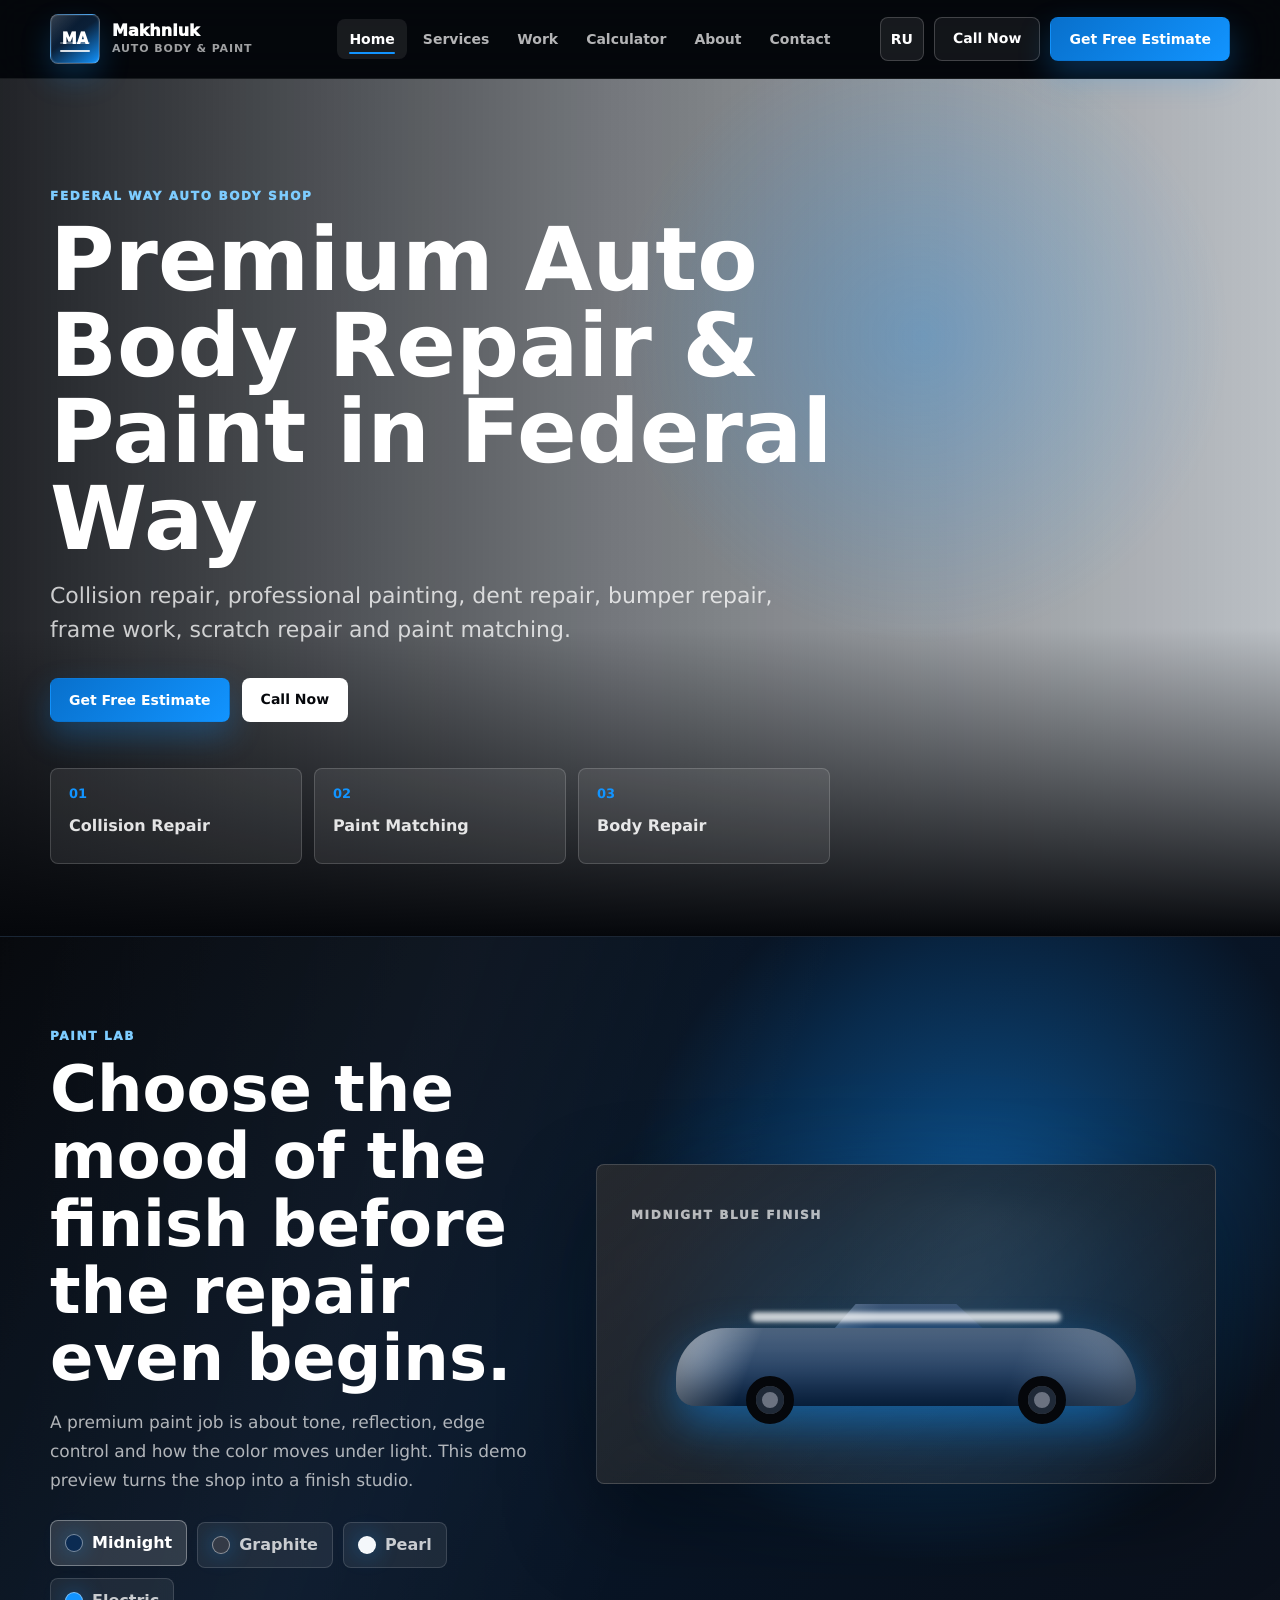
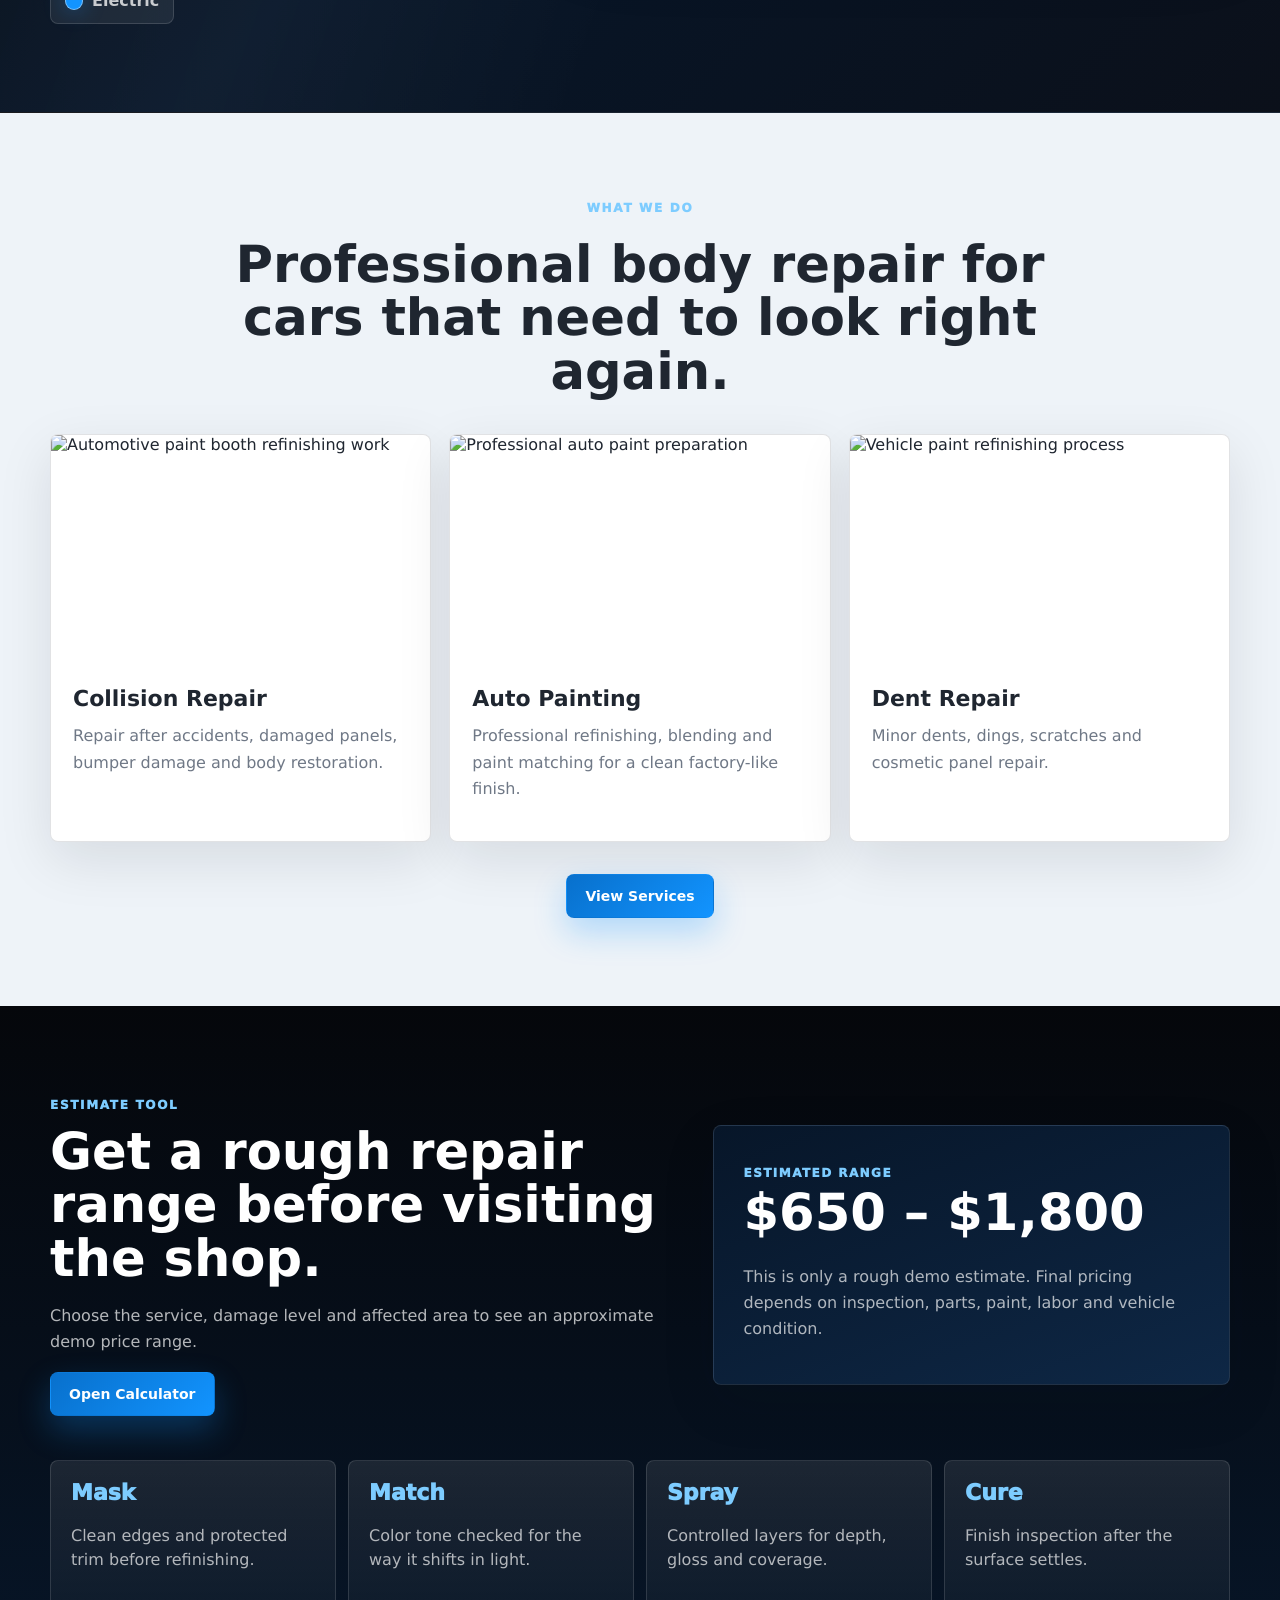
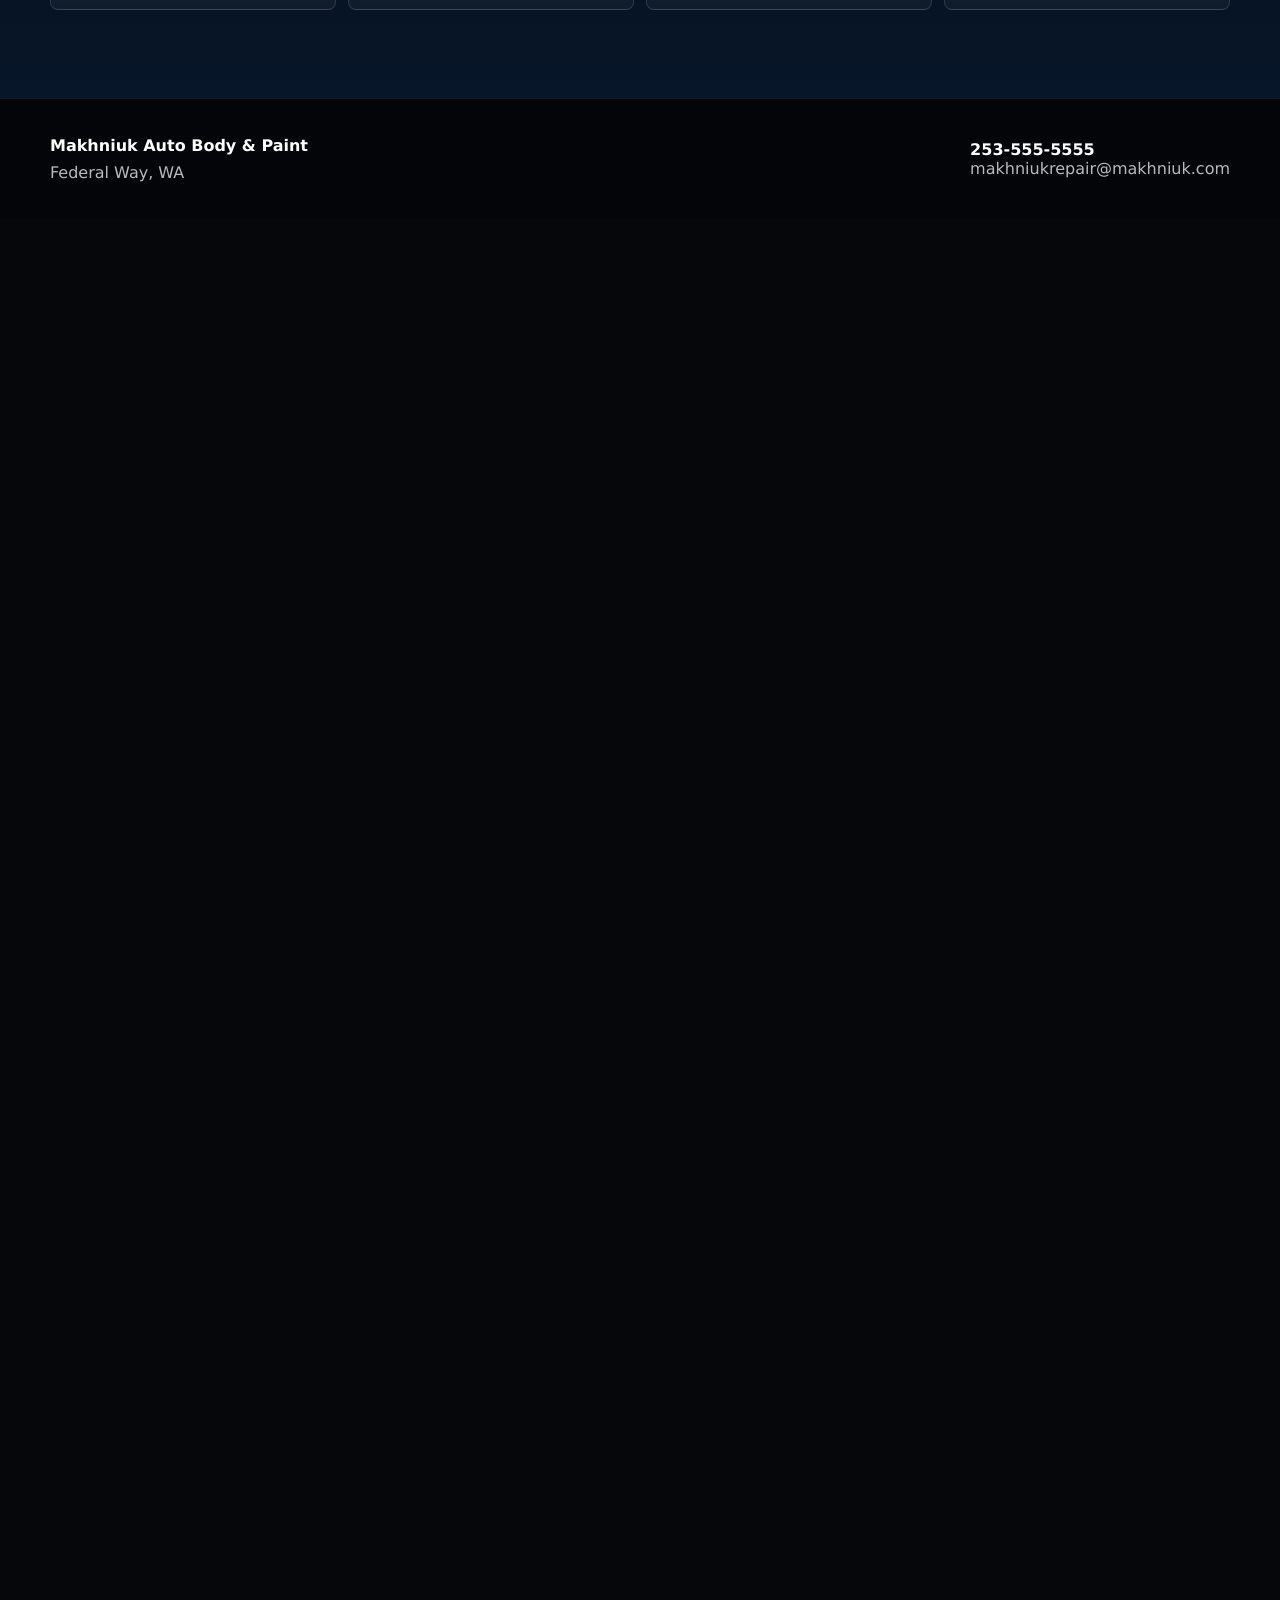
==== commit 88ac8070: "3" ====
--- a/outputs/index.html
+++ b/outputs/index.html
@@ -74,6 +74,35 @@
         </div>
       </div>
 
+      <section class="paint-lab" aria-label="Interactive paint finish preview">
+        <div class="container paint-lab-inner">
+          <div class="paint-lab-copy">
+            <span class="eyebrow" data-i18n="labEyebrow">Paint Lab</span>
+            <h2 data-i18n="labTitle">Choose the mood of the finish before the repair even begins.</h2>
+            <p data-i18n="labText">A premium paint job is about tone, reflection, edge control and how the color moves under light. This demo preview turns the shop into a finish studio.</p>
+            <div class="finish-swatches" id="finishSwatches" aria-label="Paint finish options">
+              <button class="finish-swatch active" type="button" data-finish="midnight"><span></span>Midnight</button>
+              <button class="finish-swatch" type="button" data-finish="graphite"><span></span>Graphite</button>
+              <button class="finish-swatch" type="button" data-finish="pearl"><span></span>Pearl</button>
+              <button class="finish-swatch" type="button" data-finish="electric"><span></span>Electric</button>
+            </div>
+          </div>
+          <div class="finish-stage" id="finishStage">
+            <div class="spray-beam"></div>
+            <div class="paint-card-preview">
+              <span class="paint-card-label" id="finishLabel">Midnight Blue Finish</span>
+              <div class="car-silhouette">
+                <span class="car-roof"></span>
+                <span class="car-body"></span>
+                <span class="car-gloss"></span>
+                <span class="wheel left"></span>
+                <span class="wheel right"></span>
+              </div>
+            </div>
+          </div>
+        </div>
+      </section>
+
       <section class="container section">
         <div class="section-head">
           <span class="eyebrow" data-i18n="homeServicesEyebrow">What we do</span>
@@ -127,6 +156,12 @@
             <p data-i18n="estimateDisclaimer">Final pricing depends on inspection, parts, paint and labor.</p>
           </div>
         </div>
+        <div class="container studio-steps">
+          <article><span>Mask</span><p data-i18n="studioMask">Clean edges and protected trim before refinishing.</p></article>
+          <article><span>Match</span><p data-i18n="studioMatch">Color tone checked for the way it shifts in light.</p></article>
+          <article><span>Spray</span><p data-i18n="studioSpray">Controlled layers for depth, gloss and coverage.</p></article>
+          <article><span>Cure</span><p data-i18n="studioCure">Finish inspection after the surface settles.</p></article>
+        </div>
       </section>
     </section>
 
--- a/outputs/style.css
+++ b/outputs/style.css
@@ -16,6 +16,8 @@
   --soft-shadow: 0 18px 54px rgba(7, 18, 32, 0.1);
   --radius: 8px;
   --header-height: 78px;
+  --finish-main: #0b2b52;
+  --finish-glow: rgba(18, 148, 255, 0.46);
 }
 
 * {
@@ -168,18 +170,39 @@
 }
 
 .desktop-nav .nav-link {
+  position: relative;
   min-height: 40px;
   padding: 0 12px;
   border-radius: var(--radius);
   color: rgba(255, 255, 255, 0.7);
   font-size: 14px;
   font-weight: 750;
+  overflow: hidden;
 }
 
 .desktop-nav .nav-link:hover,
 .desktop-nav .nav-link.active {
   color: var(--white);
   background: rgba(255, 255, 255, 0.08);
+}
+
+.desktop-nav .nav-link::after {
+  content: "";
+  position: absolute;
+  left: 12px;
+  right: 12px;
+  bottom: 5px;
+  height: 2px;
+  border-radius: 999px;
+  background: var(--blue);
+  transform: scaleX(0);
+  transform-origin: center;
+  transition: transform 0.28s ease;
+}
+
+.desktop-nav .nav-link.active::after,
+.desktop-nav .nav-link:hover::after {
+  transform: scaleX(1);
 }
 
 .header-actions {
@@ -434,6 +457,237 @@
   font-weight: 850;
 }
 
+.paint-lab {
+  position: relative;
+  overflow: hidden;
+  color: var(--white);
+  background:
+    linear-gradient(135deg, #05070b 0%, #071629 46%, #0b101a 100%);
+  border-top: 1px solid rgba(255, 255, 255, 0.08);
+  border-bottom: 1px solid rgba(255, 255, 255, 0.08);
+}
+
+.paint-lab::before {
+  content: "";
+  position: absolute;
+  inset: -20% -10%;
+  background:
+    linear-gradient(110deg, transparent 0%, rgba(255, 255, 255, 0.04) 34%, transparent 54%),
+    radial-gradient(circle at 72% 42%, var(--finish-glow), transparent 28%);
+  transform: skewY(-5deg);
+  pointer-events: none;
+}
+
+.paint-lab-inner {
+  position: relative;
+  min-height: 520px;
+  display: grid;
+  grid-template-columns: 0.86fr 1.14fr;
+  gap: 42px;
+  align-items: center;
+  padding: 88px 0;
+}
+
+.paint-lab-copy {
+  max-width: 560px;
+}
+
+.paint-lab-copy h2 {
+  font-size: clamp(36px, 5vw, 68px);
+}
+
+.paint-lab-copy p {
+  color: rgba(255, 255, 255, 0.68);
+  font-size: 17px;
+  line-height: 1.7;
+}
+
+.finish-swatches {
+  display: flex;
+  flex-wrap: wrap;
+  gap: 10px;
+  margin-top: 26px;
+}
+
+.finish-swatch {
+  min-height: 46px;
+  display: inline-flex;
+  align-items: center;
+  gap: 9px;
+  padding: 0 14px;
+  border: 1px solid rgba(255, 255, 255, 0.14);
+  border-radius: var(--radius);
+  color: rgba(255, 255, 255, 0.76);
+  background: rgba(255, 255, 255, 0.07);
+  font-weight: 900;
+  transition: transform 0.26s ease, background 0.26s ease, border-color 0.26s ease;
+}
+
+.finish-swatch:hover,
+.finish-swatch.active {
+  transform: translateY(-2px);
+  color: var(--white);
+  border-color: rgba(255, 255, 255, 0.34);
+  background: rgba(255, 255, 255, 0.14);
+}
+
+.finish-swatch span {
+  width: 18px;
+  height: 18px;
+  border-radius: 50%;
+  border: 1px solid rgba(255, 255, 255, 0.45);
+  background: var(--finish-main);
+  box-shadow: 0 0 22px var(--finish-glow);
+}
+
+.finish-swatch[data-finish="graphite"] span { background: #343a46; }
+.finish-swatch[data-finish="pearl"] span { background: #f4f7fb; }
+.finish-swatch[data-finish="electric"] span { background: #1294ff; }
+
+.finish-stage {
+  position: relative;
+  min-height: 390px;
+  display: grid;
+  place-items: center;
+  isolation: isolate;
+}
+
+.finish-stage::before,
+.finish-stage::after {
+  content: "";
+  position: absolute;
+  border-radius: 999px;
+  pointer-events: none;
+}
+
+.finish-stage::before {
+  width: 68%;
+  height: 56%;
+  background: var(--finish-glow);
+  filter: blur(70px);
+  opacity: 0.7;
+}
+
+.finish-stage::after {
+  width: min(560px, 94%);
+  height: 1px;
+  bottom: 54px;
+  background: linear-gradient(90deg, transparent, rgba(255, 255, 255, 0.36), transparent);
+}
+
+.spray-beam {
+  position: absolute;
+  right: 5%;
+  top: 15%;
+  width: 54%;
+  height: 48%;
+  background: linear-gradient(110deg, transparent, rgba(255, 255, 255, 0.18), transparent 70%);
+  clip-path: polygon(100% 18%, 0 0, 0 100%, 100% 82%);
+  opacity: 0.7;
+  animation: spraySweep 4.8s ease-in-out infinite;
+  z-index: 1;
+}
+
+.paint-card-preview {
+  position: relative;
+  z-index: 2;
+  width: min(620px, 100%);
+  min-height: 320px;
+  display: grid;
+  align-content: center;
+  padding: 34px;
+  border: 1px solid rgba(255, 255, 255, 0.16);
+  border-radius: var(--radius);
+  background:
+    linear-gradient(135deg, rgba(255, 255, 255, 0.13), rgba(255, 255, 255, 0.04)),
+    linear-gradient(160deg, rgba(5, 7, 11, 0.86), rgba(5, 7, 11, 0.36));
+  box-shadow: 0 34px 90px rgba(0, 0, 0, 0.38);
+  backdrop-filter: blur(12px);
+  transform: perspective(900px) rotateX(var(--tilt-x, 0deg)) rotateY(var(--tilt-y, 0deg));
+  transition: transform 0.22s ease, box-shadow 0.28s ease;
+}
+
+.paint-card-label {
+  color: rgba(255, 255, 255, 0.68);
+  font-size: 12px;
+  font-weight: 950;
+  letter-spacing: 0.14em;
+  text-transform: uppercase;
+}
+
+.car-silhouette {
+  position: relative;
+  width: min(500px, 100%);
+  height: 180px;
+  margin: 38px auto 0;
+}
+
+.car-body,
+.car-roof,
+.car-gloss {
+  position: absolute;
+  left: 0;
+  right: 0;
+  margin: auto;
+  display: block;
+}
+
+.car-body {
+  bottom: 34px;
+  width: 92%;
+  height: 78px;
+  border-radius: 58px 68px 22px 22px;
+  background:
+    linear-gradient(110deg, rgba(255, 255, 255, 0.58), transparent 18% 72%, rgba(255, 255, 255, 0.24)),
+    linear-gradient(180deg, color-mix(in srgb, var(--finish-main) 72%, white), var(--finish-main));
+  box-shadow: inset 0 -18px 32px rgba(0, 0, 0, 0.34), 0 18px 46px var(--finish-glow);
+}
+
+.car-roof {
+  bottom: 84px;
+  width: 56%;
+  height: 62px;
+  border-radius: 90px 90px 18px 18px;
+  background:
+    linear-gradient(110deg, rgba(255, 255, 255, 0.48), transparent 40%),
+    linear-gradient(180deg, color-mix(in srgb, var(--finish-main) 76%, white), var(--finish-main));
+  clip-path: polygon(16% 100%, 32% 16%, 68% 16%, 88% 100%);
+}
+
+.car-gloss {
+  top: 52px;
+  width: 62%;
+  height: 10px;
+  border-radius: 999px;
+  background: rgba(255, 255, 255, 0.76);
+  filter: blur(2px);
+  animation: glossMove 3.8s ease-in-out infinite;
+}
+
+.wheel {
+  position: absolute;
+  bottom: 16px;
+  width: 48px;
+  height: 48px;
+  border: 10px solid #05070b;
+  border-radius: 50%;
+  background: #6b7280;
+  box-shadow: inset 0 0 0 6px #1f2937;
+}
+
+.wheel.left { left: 18%; }
+.wheel.right { right: 18%; }
+
+@keyframes spraySweep {
+  0%, 100% { transform: translateX(18px); opacity: 0.32; }
+  50% { transform: translateX(-18px); opacity: 0.76; }
+}
+
+@keyframes glossMove {
+  0%, 100% { transform: translateX(-28px); opacity: 0.34; }
+  50% { transform: translateX(34px); opacity: 0.88; }
+}
+
 .section {
   padding: 88px 0;
 }
@@ -531,6 +785,36 @@
   align-items: center;
 }
 
+.studio-steps {
+  display: grid;
+  grid-template-columns: repeat(4, minmax(0, 1fr));
+  gap: 12px;
+  margin-top: 44px;
+}
+
+.studio-steps article {
+  min-height: 150px;
+  padding: 20px;
+  border: 1px solid rgba(255, 255, 255, 0.13);
+  border-radius: var(--radius);
+  background:
+    linear-gradient(180deg, rgba(255, 255, 255, 0.09), rgba(255, 255, 255, 0.035));
+}
+
+.studio-steps span {
+  display: block;
+  margin-bottom: 18px;
+  color: #7dccff;
+  font-size: 22px;
+  font-weight: 950;
+}
+
+.studio-steps p {
+  margin: 0;
+  color: rgba(255, 255, 255, 0.68);
+  line-height: 1.55;
+}
+
 .split-section p {
   max-width: 650px;
   color: rgba(255, 255, 255, 0.7);
@@ -566,6 +850,15 @@
   width: 100%;
   height: 220px;
   object-fit: cover;
+  filter: saturate(0.92) contrast(1.05);
+  transition: transform 0.55s ease, filter 0.55s ease;
+}
+
+.service-card:hover img,
+.work-card:hover img,
+.preview-card:hover img {
+  transform: scale(1.045);
+  filter: saturate(1.08) contrast(1.08);
 }
 
 .service-card .card-body,
@@ -1029,6 +1322,7 @@
   }
 
   .trust-row,
+  .paint-lab-inner,
   .section-head,
   .preview-grid,
   .services-grid,
@@ -1071,6 +1365,15 @@
   .site-footer {
     padding-bottom: 72px;
   }
+
+  .paint-lab-inner {
+    min-height: auto;
+    padding: 66px 0;
+  }
+
+  .studio-steps {
+    grid-template-columns: 1fr 1fr;
+  }
 }
 
 @media (max-width: 560px) {
@@ -1098,6 +1401,23 @@
 
   .trust-row div {
     min-height: auto;
+  }
+
+  .finish-stage {
+    min-height: 320px;
+  }
+
+  .paint-card-preview {
+    min-height: 260px;
+    padding: 22px;
+  }
+
+  .car-silhouette {
+    height: 150px;
+  }
+
+  .studio-steps {
+    grid-template-columns: 1fr;
   }
 
   .preview-card img,
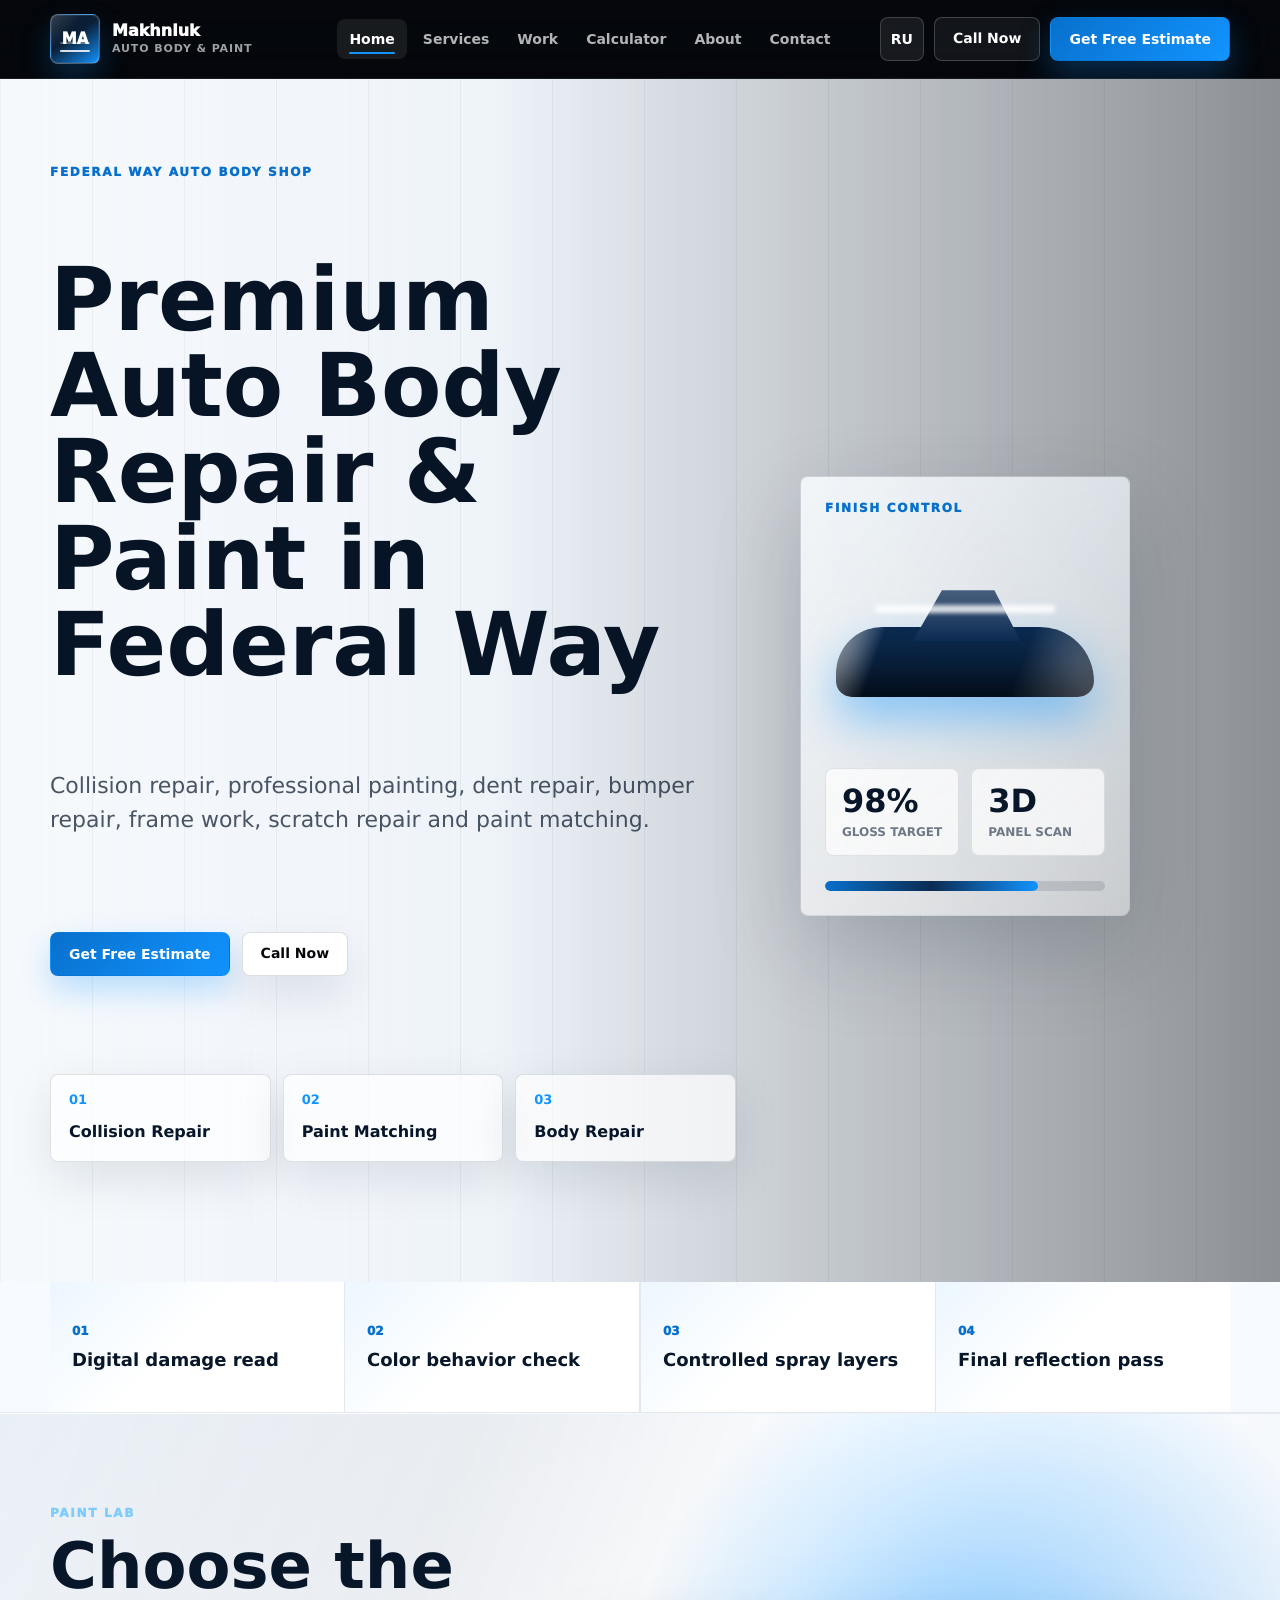
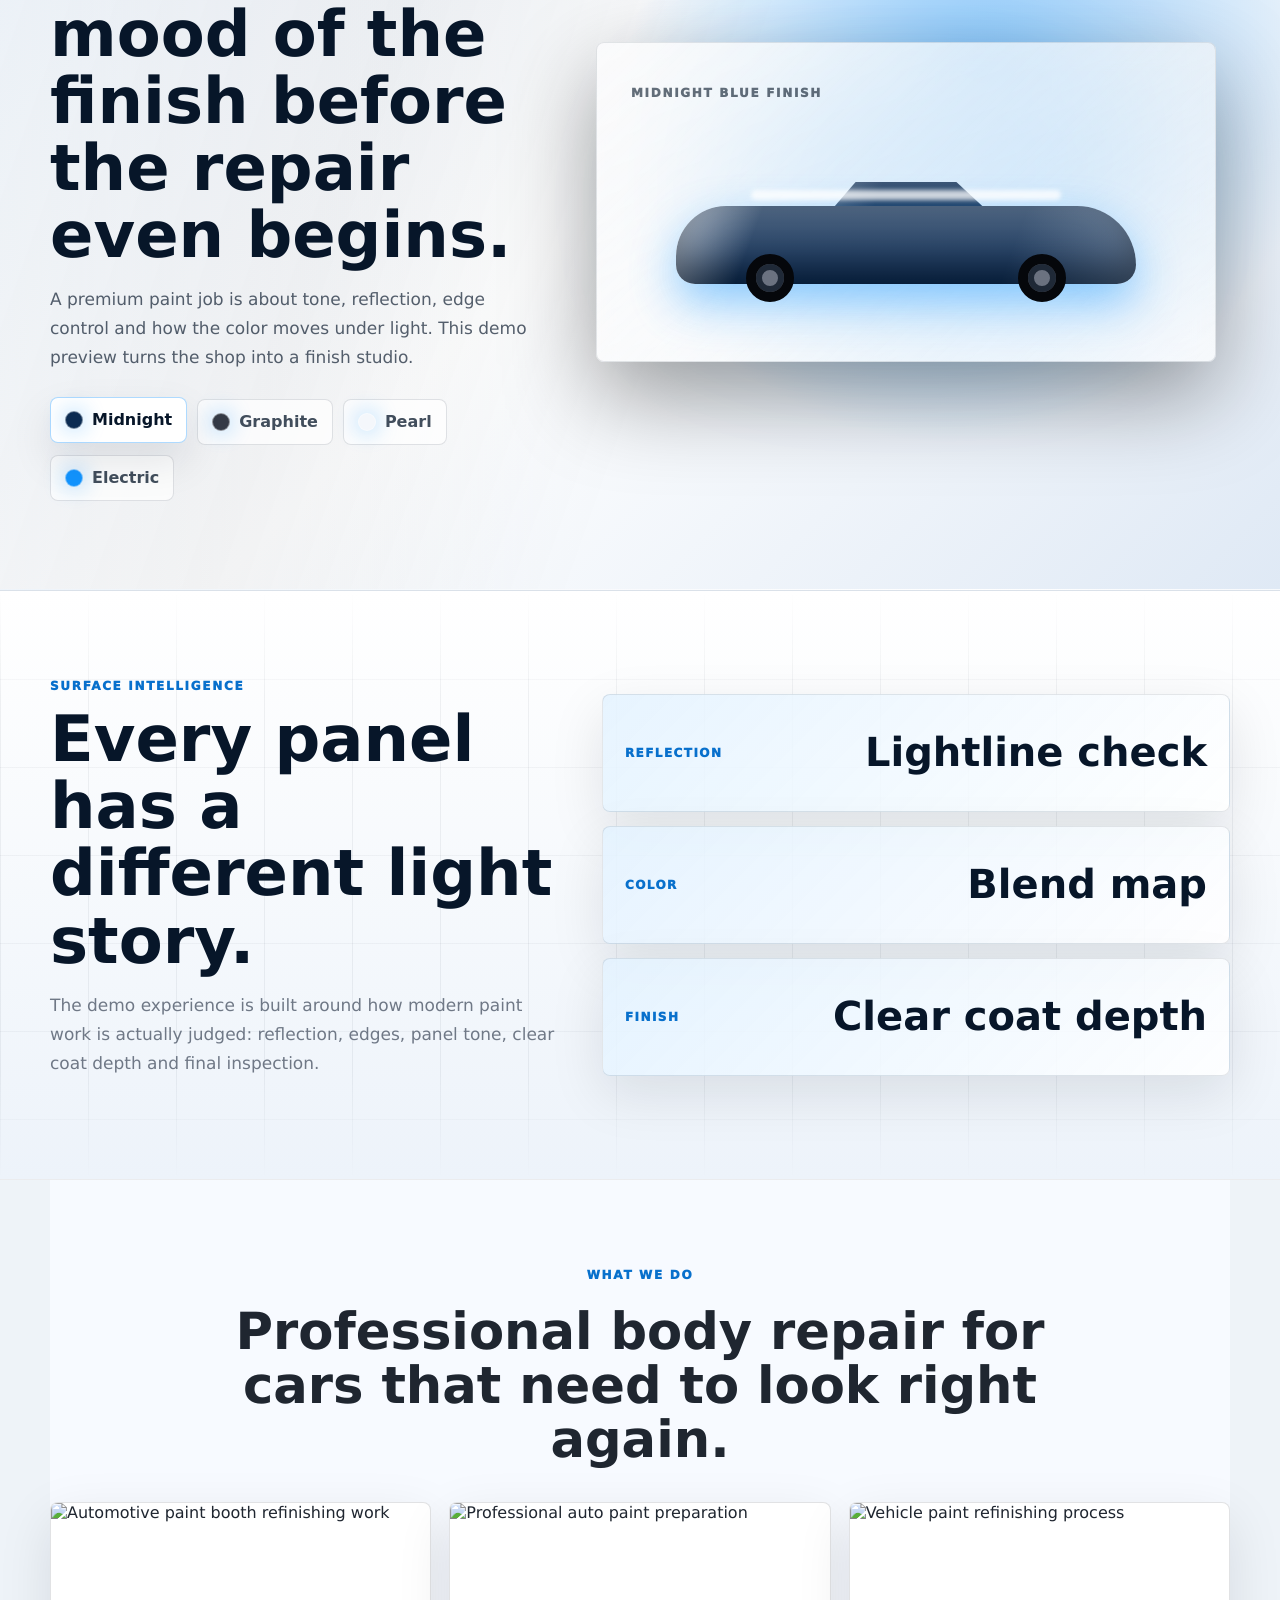
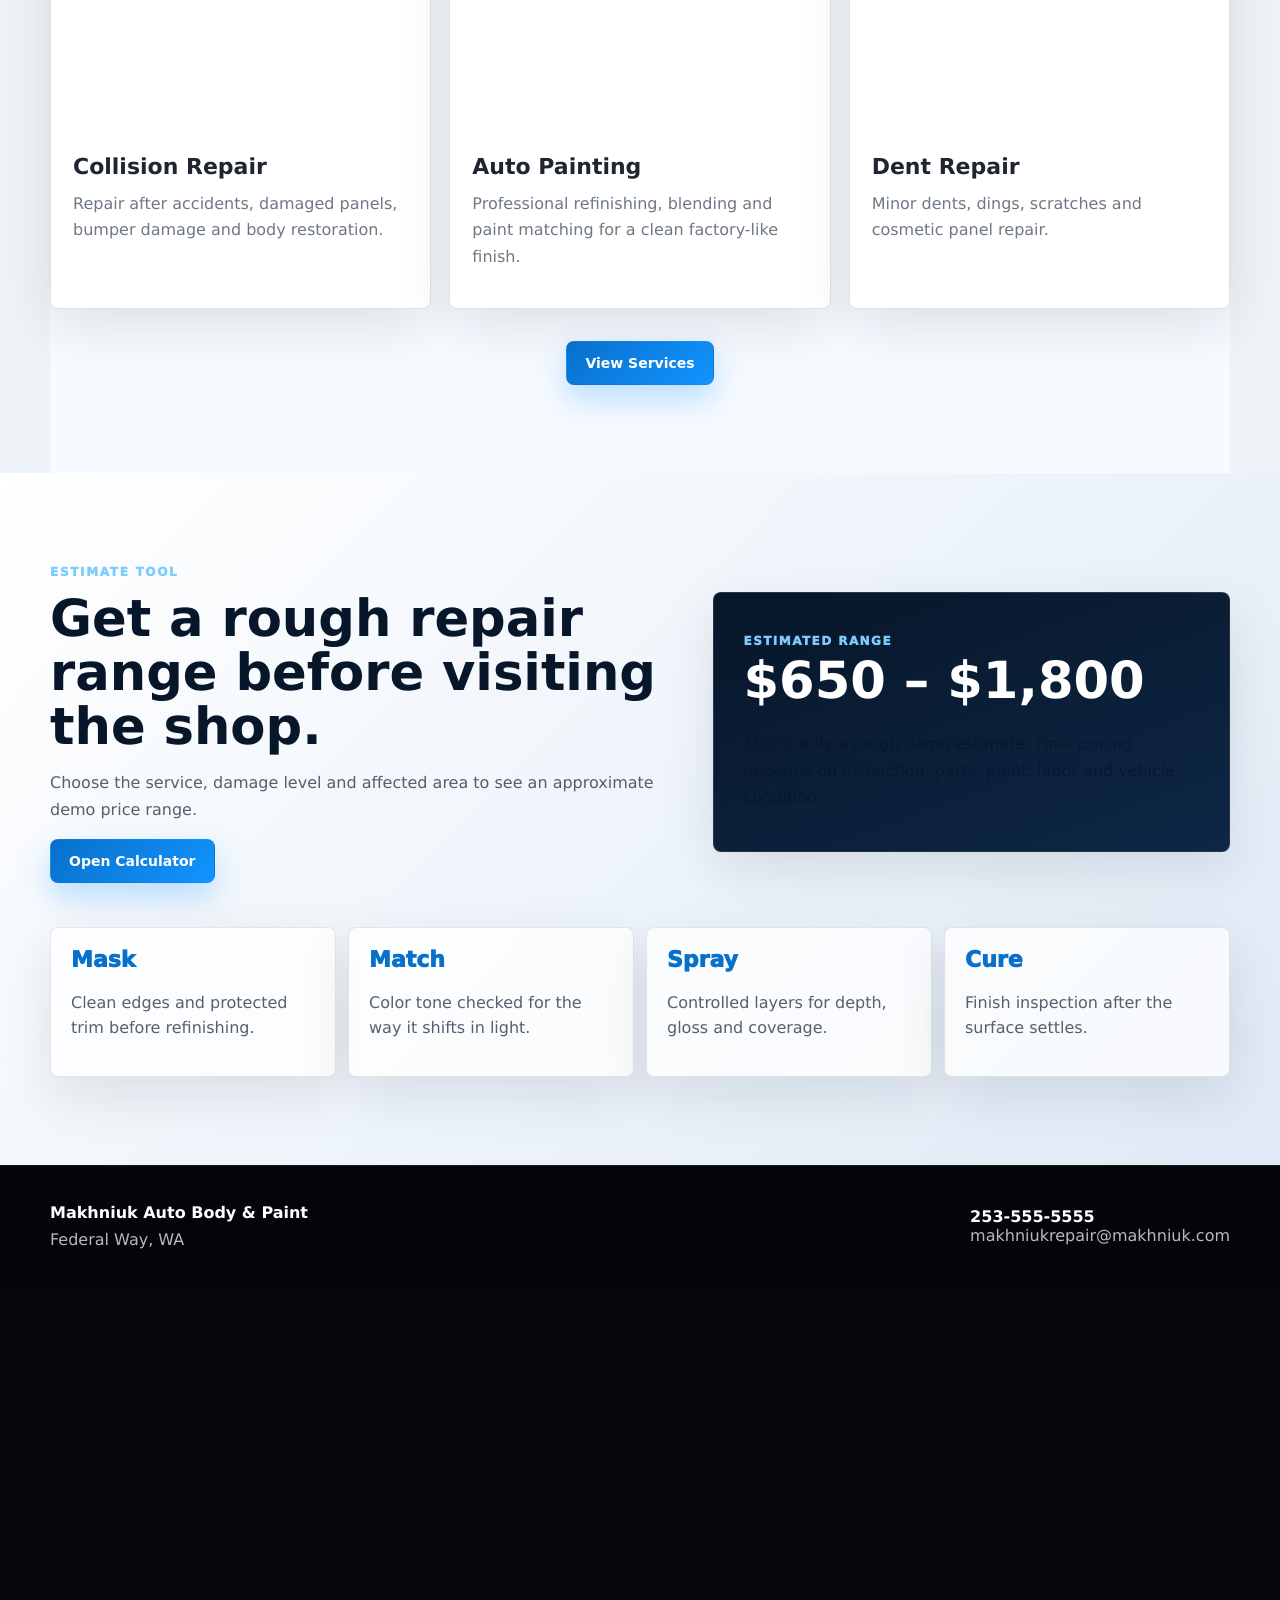
==== commit 030fd31d: "u" ====
--- a/outputs/index.html
+++ b/outputs/index.html
@@ -15,6 +15,7 @@
 </head>
 
 <body>
+  <div class="cursor-light" aria-hidden="true"></div>
   <header class="site-header">
     <div class="container header-inner">
       <button class="logo nav-link" data-page="home">
@@ -71,8 +72,29 @@
             <div><strong>02</strong><span data-i18n="trustPaint">Paint Matching</span></div>
             <div><strong>03</strong><span data-i18n="trustBody">Body Repair</span></div>
           </div>
-        </div>
-      </div>
+
+          <aside class="hero-cockpit" data-tilt>
+            <span class="cockpit-kicker" data-i18n="cockpitKicker">Finish Control</span>
+            <div class="cockpit-car">
+              <span></span><span></span><span></span>
+            </div>
+            <div class="cockpit-readout">
+              <div><strong>98%</strong><span data-i18n="cockpitGloss">Gloss target</span></div>
+              <div><strong>3D</strong><span data-i18n="cockpitScan">Panel scan</span></div>
+            </div>
+            <div class="paint-meter"><span></span></div>
+          </aside>
+        </div>
+      </div>
+
+      <section class="experience-strip">
+        <div class="container experience-grid">
+          <article data-tilt><span>01</span><strong data-i18n="expScan">Digital damage read</strong></article>
+          <article data-tilt><span>02</span><strong data-i18n="expColor">Color behavior check</strong></article>
+          <article data-tilt><span>03</span><strong data-i18n="expSpray">Controlled spray layers</strong></article>
+          <article data-tilt><span>04</span><strong data-i18n="expFinish">Final reflection pass</strong></article>
+        </div>
+      </section>
 
       <section class="paint-lab" aria-label="Interactive paint finish preview">
         <div class="container paint-lab-inner">
@@ -103,7 +125,22 @@
         </div>
       </section>
 
-      <section class="container section">
+      <section class="surface-board">
+        <div class="container surface-board-inner">
+          <div class="surface-copy reveal">
+            <span class="eyebrow" data-i18n="surfaceEyebrow">Surface intelligence</span>
+            <h2 data-i18n="surfaceTitle">Every panel has a different light story.</h2>
+            <p data-i18n="surfaceText">The demo experience is built around how modern paint work is actually judged: reflection, edges, panel tone, clear coat depth and final inspection.</p>
+          </div>
+          <div class="surface-stack">
+            <article class="surface-tile reveal" data-tilt><span>Reflection</span><strong>Lightline check</strong></article>
+            <article class="surface-tile reveal" data-tilt><span>Color</span><strong>Blend map</strong></article>
+            <article class="surface-tile reveal" data-tilt><span>Finish</span><strong>Clear coat depth</strong></article>
+          </div>
+        </div>
+      </section>
+
+      <section class="container section service-preview-section">
         <div class="section-head">
           <span class="eyebrow" data-i18n="homeServicesEyebrow">What we do</span>
           <h2 data-i18n="homeServicesTitle">Professional body repair for cars that need to look right again.</h2>
@@ -140,7 +177,7 @@
         </div>
       </section>
 
-      <section class="dark-section">
+      <section class="dark-section studio-console">
         <div class="container split-section">
           <div>
             <span class="eyebrow" data-i18n="calculatorEyebrow">Estimate tool</span>
--- a/outputs/style.css
+++ b/outputs/style.css
@@ -1249,6 +1249,7 @@
   display: none;
   grid-template-columns: 1fr 1fr;
   gap: 8px;
+  max-width: calc(100vw - 24px);
   padding: 8px;
   border: 1px solid rgba(255, 255, 255, 0.14);
   border-radius: var(--radius);
@@ -1259,12 +1260,14 @@
 
 .mobile-sticky a,
 .mobile-sticky button {
+  min-width: 0;
   min-height: 44px;
   border: 0;
   border-radius: var(--radius);
   color: var(--white);
   background: rgba(255, 255, 255, 0.1);
   font-weight: 900;
+  text-align: center;
 }
 
 .mobile-sticky button {
@@ -1455,3 +1458,470 @@
     padding: 20px 20px 0;
   }
 }
+
+/* Creative redesign layer */
+.cursor-light {
+  position: fixed;
+  left: 0;
+  top: 0;
+  z-index: 1;
+  width: 340px;
+  height: 340px;
+  border-radius: 50%;
+  background: radial-gradient(circle, rgba(18, 148, 255, 0.14), transparent 62%);
+  transform: translate(calc(var(--mouse-x, 50vw) - 170px), calc(var(--mouse-y, 50vh) - 170px));
+  pointer-events: none;
+  mix-blend-mode: screen;
+}
+
+.site-header,
+main,
+footer,
+.mobile-sticky,
+.modal {
+  position: relative;
+  z-index: 2;
+}
+
+.hero {
+  min-height: calc(88vh - var(--header-height));
+  background:
+    linear-gradient(90deg, rgba(245, 248, 252, 0.94) 0%, rgba(237, 243, 250, 0.75) 38%, rgba(5, 7, 11, 0.42) 100%),
+    url("https://images.pexels.com/photos/6872147/pexels-photo-6872147.jpeg?auto=compress&cs=tinysrgb&w=2200") center / cover;
+  color: var(--navy);
+}
+
+.hero-overlay {
+  background:
+    linear-gradient(90deg, rgba(255, 255, 255, 0.22), transparent 54%),
+    repeating-linear-gradient(90deg, rgba(7, 22, 41, 0.055) 0 1px, transparent 1px 92px);
+}
+
+.hero-content {
+  grid-template-columns: minmax(0, 1fr) minmax(320px, 430px);
+  gap: clamp(28px, 5vw, 70px);
+  align-items: end;
+  padding: 86px 0 56px;
+}
+
+.hero-content > :not(.hero-cockpit) {
+  grid-column: 1;
+}
+
+.hero .eyebrow,
+.surface-board .eyebrow,
+.service-preview-section .eyebrow {
+  color: var(--blue-dark);
+}
+
+.hero p {
+  color: rgba(7, 22, 41, 0.72);
+}
+
+.hero h1 {
+  max-width: 760px;
+  color: #061426;
+  text-wrap: balance;
+}
+
+.hero .btn-light {
+  border: 1px solid rgba(7, 22, 41, 0.14);
+  box-shadow: 0 18px 44px rgba(7, 22, 41, 0.1);
+}
+
+.trust-row {
+  width: min(720px, 100%);
+  margin-top: 34px;
+}
+
+.trust-row div {
+  min-height: 88px;
+  border-color: rgba(7, 22, 41, 0.12);
+  background: rgba(255, 255, 255, 0.68);
+  box-shadow: 0 16px 48px rgba(7, 22, 41, 0.1);
+}
+
+.trust-row span {
+  color: var(--navy);
+}
+
+.hero-cockpit {
+  grid-column: 2;
+  grid-row: 1 / span 6;
+  align-self: center;
+  min-height: 440px;
+  display: grid;
+  align-content: space-between;
+  padding: 24px;
+  border: 1px solid rgba(7, 22, 41, 0.12);
+  border-radius: 8px;
+  background:
+    linear-gradient(135deg, rgba(255, 255, 255, 0.84), rgba(255, 255, 255, 0.44)),
+    linear-gradient(180deg, rgba(18, 148, 255, 0.12), transparent);
+  box-shadow: 0 34px 90px rgba(7, 22, 41, 0.18);
+  backdrop-filter: blur(18px);
+  transform: perspective(900px) rotateX(var(--tilt-card-x, 0deg)) rotateY(var(--tilt-card-y, 0deg));
+  transition: transform 0.18s ease, box-shadow 0.28s ease;
+}
+
+.cockpit-kicker {
+  color: var(--blue-dark);
+  font-size: 12px;
+  font-weight: 950;
+  letter-spacing: 0.14em;
+  text-transform: uppercase;
+}
+
+.cockpit-car {
+  position: relative;
+  height: 180px;
+  margin: 30px 0;
+}
+
+.cockpit-car span {
+  position: absolute;
+  display: block;
+}
+
+.cockpit-car span:nth-child(1) {
+  left: 4%;
+  right: 4%;
+  bottom: 34px;
+  height: 70px;
+  border-radius: 70px 82px 24px 24px;
+  background:
+    linear-gradient(110deg, rgba(255,255,255,.72), transparent 18% 70%, rgba(255,255,255,.38)),
+    linear-gradient(180deg, var(--finish-main), #061426);
+  box-shadow: 0 22px 48px var(--finish-glow), inset 0 -16px 28px rgba(0,0,0,.34);
+}
+
+.cockpit-car span:nth-child(2) {
+  left: 24%;
+  right: 24%;
+  bottom: 90px;
+  height: 58px;
+  clip-path: polygon(14% 100%, 34% 12%, 70% 12%, 88% 100%);
+  background: linear-gradient(180deg, color-mix(in srgb, var(--finish-main) 72%, white), var(--finish-main));
+}
+
+.cockpit-car span:nth-child(3) {
+  left: 18%;
+  right: 18%;
+  top: 54px;
+  height: 8px;
+  border-radius: 999px;
+  background: rgba(255,255,255,.82);
+  filter: blur(2px);
+  animation: glossMove 3.4s ease-in-out infinite;
+}
+
+.cockpit-readout {
+  display: grid;
+  grid-template-columns: 1fr 1fr;
+  gap: 12px;
+}
+
+.cockpit-readout div {
+  padding: 16px;
+  border: 1px solid rgba(7, 22, 41, 0.1);
+  border-radius: 8px;
+  background: rgba(255,255,255,.7);
+}
+
+.cockpit-readout strong {
+  display: block;
+  color: var(--navy);
+  font-size: 32px;
+  line-height: 1;
+}
+
+.cockpit-readout span {
+  display: block;
+  margin-top: 8px;
+  color: var(--gray);
+  font-weight: 800;
+  font-size: 12px;
+  text-transform: uppercase;
+}
+
+.paint-meter {
+  height: 10px;
+  margin-top: 18px;
+  overflow: hidden;
+  border-radius: 999px;
+  background: rgba(7, 22, 41, 0.12);
+}
+
+.paint-meter span {
+  display: block;
+  width: 76%;
+  height: 100%;
+  border-radius: inherit;
+  background: linear-gradient(90deg, var(--blue-dark), var(--finish-main), var(--blue));
+  animation: meterPulse 2.8s ease-in-out infinite;
+}
+
+@keyframes meterPulse {
+  0%, 100% { width: 62%; }
+  50% { width: 92%; }
+}
+
+.experience-strip {
+  background: #f7faff;
+  border-bottom: 1px solid rgba(7,22,41,.08);
+}
+
+.experience-grid {
+  display: grid;
+  grid-template-columns: repeat(4, 1fr);
+  gap: 1px;
+  padding: 0;
+  background: rgba(7,22,41,.08);
+}
+
+.experience-grid article {
+  min-height: 130px;
+  display: grid;
+  align-content: center;
+  gap: 12px;
+  padding: 22px;
+  background:
+    linear-gradient(135deg, rgba(18,148,255,.08), transparent 45%),
+    #ffffff;
+  transform: perspective(900px) rotateX(var(--tilt-card-x, 0deg)) rotateY(var(--tilt-card-y, 0deg));
+  transition: transform .18s ease, background .28s ease;
+}
+
+.experience-grid span {
+  color: var(--blue-dark);
+  font-size: 12px;
+  font-weight: 950;
+}
+
+.experience-grid strong {
+  color: var(--navy);
+  font-size: 18px;
+}
+
+.paint-lab {
+  color: var(--navy);
+  background:
+    linear-gradient(135deg, #edf3fa 0%, #ffffff 48%, #dfe9f5 100%);
+}
+
+.paint-lab::before {
+  background:
+    linear-gradient(110deg, transparent 0%, rgba(7, 22, 41, 0.055) 34%, transparent 54%),
+    radial-gradient(circle at 72% 42%, var(--finish-glow), transparent 28%);
+}
+
+.paint-lab-copy p {
+  color: rgba(7, 22, 41, 0.68);
+}
+
+.finish-swatch {
+  color: rgba(7, 22, 41, 0.76);
+  border-color: rgba(7, 22, 41, 0.12);
+  background: rgba(255,255,255,.72);
+}
+
+.finish-swatch:hover,
+.finish-swatch.active {
+  color: var(--navy);
+  border-color: rgba(18,148,255,.34);
+  background: #ffffff;
+  box-shadow: 0 18px 42px rgba(7,22,41,.1);
+}
+
+.paint-card-preview {
+  background:
+    linear-gradient(135deg, rgba(255, 255, 255, 0.86), rgba(255, 255, 255, 0.42)),
+    linear-gradient(160deg, rgba(7, 22, 41, 0.1), rgba(255,255,255,.34));
+  border-color: rgba(7,22,41,.1);
+}
+
+.paint-card-label {
+  color: rgba(7,22,41,.62);
+}
+
+.surface-board {
+  position: relative;
+  overflow: hidden;
+  background:
+    linear-gradient(180deg, #ffffff, #edf3fa);
+  border-top: 1px solid rgba(7,22,41,.08);
+  border-bottom: 1px solid rgba(7,22,41,.08);
+}
+
+.surface-board::before {
+  content: "";
+  position: absolute;
+  inset: 0;
+  background:
+    linear-gradient(90deg, rgba(7,22,41,.055) 1px, transparent 1px),
+    linear-gradient(180deg, rgba(7,22,41,.04) 1px, transparent 1px);
+  background-size: 88px 88px;
+  mask-image: linear-gradient(180deg, transparent, black 18%, black 82%, transparent);
+}
+
+.surface-board-inner {
+  position: relative;
+  display: grid;
+  grid-template-columns: minmax(0, .9fr) minmax(280px, 1.1fr);
+  gap: 38px;
+  align-items: center;
+  padding: 84px 0;
+}
+
+.surface-copy h2 {
+  color: var(--navy);
+  font-size: clamp(36px, 5vw, 66px);
+}
+
+.surface-copy p {
+  max-width: 600px;
+  color: var(--gray);
+  line-height: 1.7;
+  font-size: 17px;
+}
+
+.surface-stack {
+  display: grid;
+  gap: 14px;
+}
+
+.surface-tile {
+  min-height: 118px;
+  display: flex;
+  align-items: center;
+  justify-content: space-between;
+  gap: 20px;
+  padding: 22px;
+  border: 1px solid rgba(7,22,41,.1);
+  border-radius: 8px;
+  background:
+    linear-gradient(135deg, rgba(18,148,255,.1), transparent),
+    rgba(255,255,255,.84);
+  box-shadow: var(--soft-shadow);
+  transform: perspective(900px) rotateX(var(--tilt-card-x, 0deg)) rotateY(var(--tilt-card-y, 0deg));
+  transition: transform .18s ease, box-shadow .28s ease;
+}
+
+.surface-tile:hover {
+  box-shadow: 0 28px 72px rgba(7,22,41,.16);
+}
+
+.surface-tile span {
+  color: var(--blue-dark);
+  font-weight: 950;
+  text-transform: uppercase;
+  letter-spacing: .12em;
+  font-size: 12px;
+}
+
+.surface-tile strong {
+  color: var(--navy);
+  font-size: clamp(24px, 4vw, 40px);
+  text-align: right;
+}
+
+.service-preview-section {
+  background: #f7faff;
+}
+
+.studio-console {
+  color: var(--navy);
+  background:
+    linear-gradient(135deg, #ffffff 0%, #eef4fb 52%, #dfe9f5 100%);
+}
+
+.studio-console .split-section p,
+.studio-console .studio-steps p {
+  color: rgba(7,22,41,.68);
+}
+
+.studio-console .estimate-card {
+  background:
+    linear-gradient(160deg, #071629, #0e2745);
+}
+
+.studio-steps article {
+  border-color: rgba(7,22,41,.1);
+  background: rgba(255,255,255,.74);
+  box-shadow: var(--soft-shadow);
+  transform: translateY(0);
+  transition: transform .28s ease, box-shadow .28s ease;
+}
+
+.studio-steps article:hover {
+  transform: translateY(-6px);
+  box-shadow: 0 24px 70px rgba(7,22,41,.14);
+}
+
+.studio-steps span {
+  color: var(--blue-dark);
+}
+
+.reveal {
+  opacity: 0;
+  transform: translateY(22px);
+  transition: opacity .7s ease, transform .7s ease;
+}
+
+.reveal.is-visible {
+  opacity: 1;
+  transform: translateY(0);
+}
+
+[data-tilt] {
+  transform-style: preserve-3d;
+}
+
+@media (max-width: 980px) {
+  .hero-content,
+  .surface-board-inner {
+    grid-template-columns: 1fr;
+  }
+
+  .hero-cockpit {
+    grid-column: 1;
+    grid-row: auto;
+    min-height: 360px;
+  }
+
+  .experience-grid {
+    grid-template-columns: 1fr 1fr;
+  }
+}
+
+@media (max-width: 640px) {
+  .cursor-light {
+    display: none;
+  }
+
+  .hero {
+    min-height: auto;
+  }
+
+  .hero-content {
+    padding-top: 54px;
+  }
+
+  .hero-cockpit {
+    min-height: 320px;
+    padding: 18px;
+  }
+
+  .experience-grid,
+  .surface-board-inner {
+    grid-template-columns: 1fr;
+  }
+
+  .surface-tile {
+    display: grid;
+  }
+
+  .surface-tile strong {
+    text-align: left;
+  }
+}
